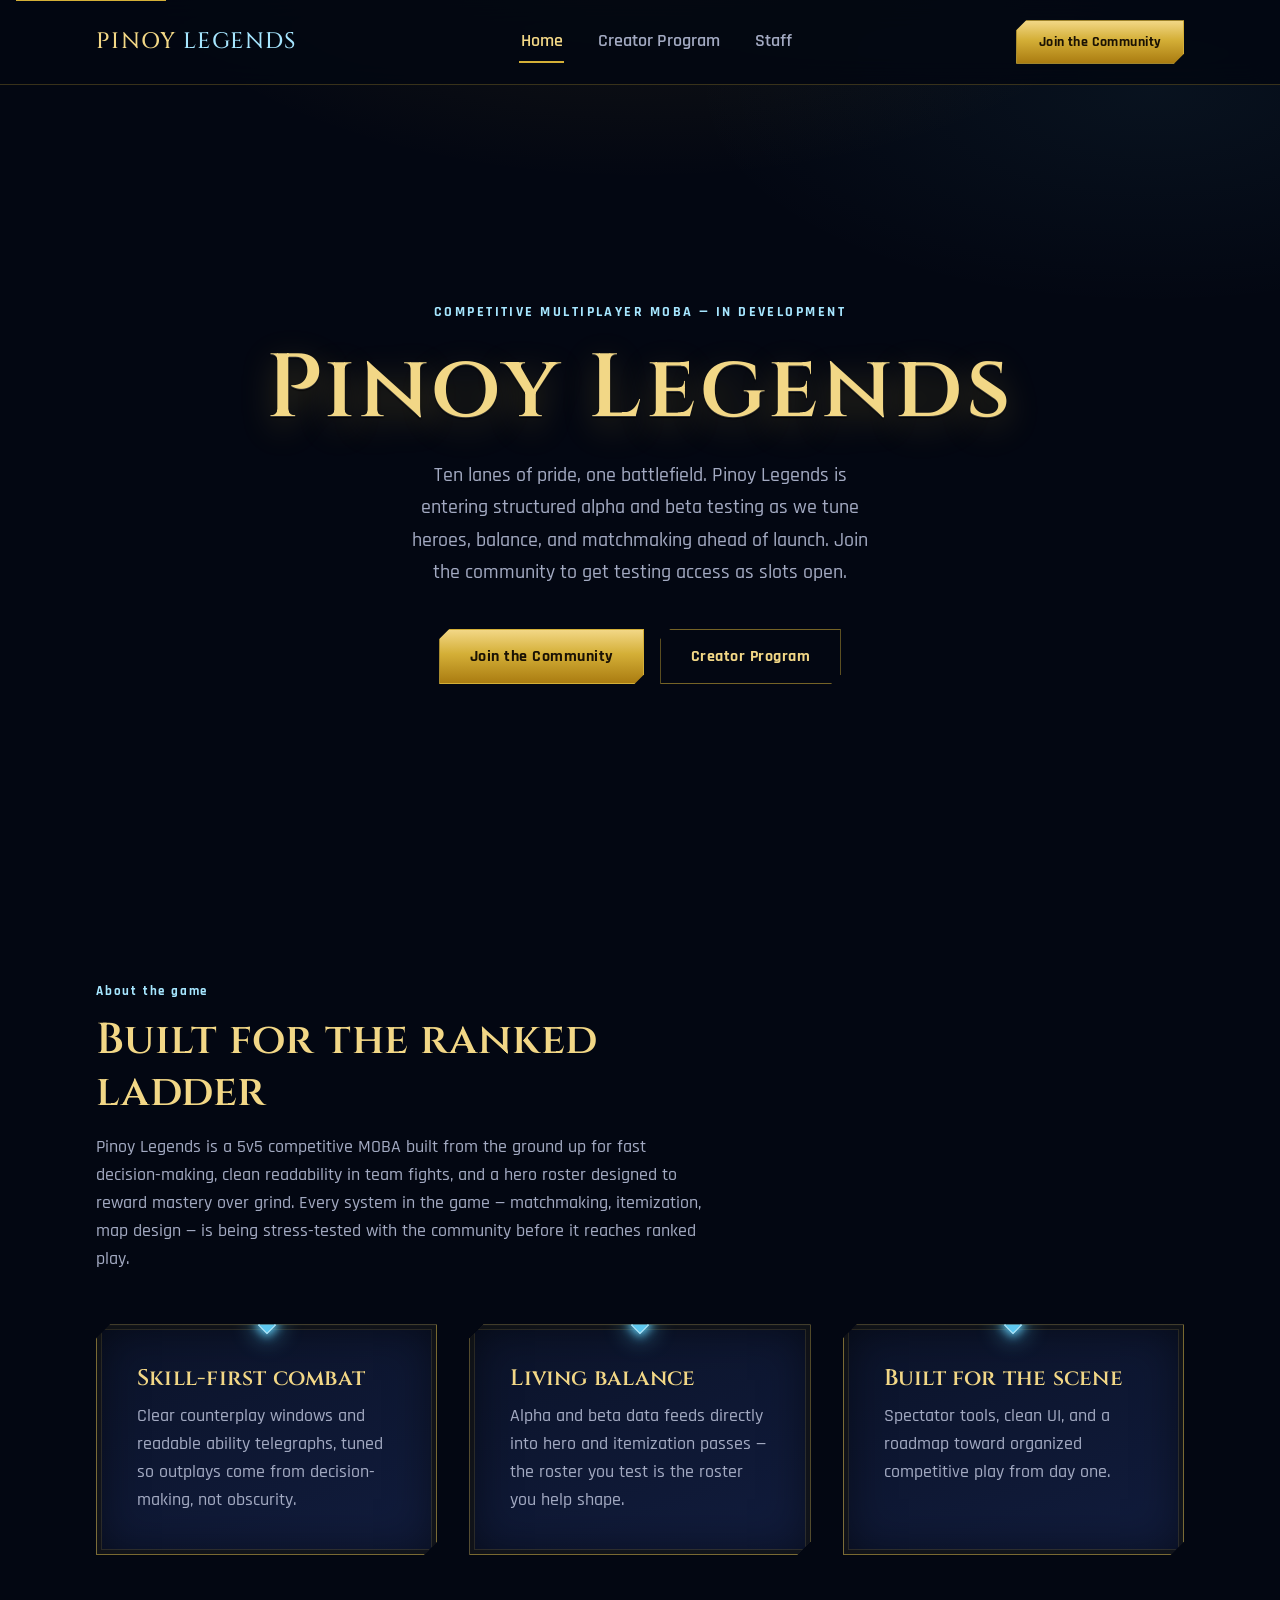
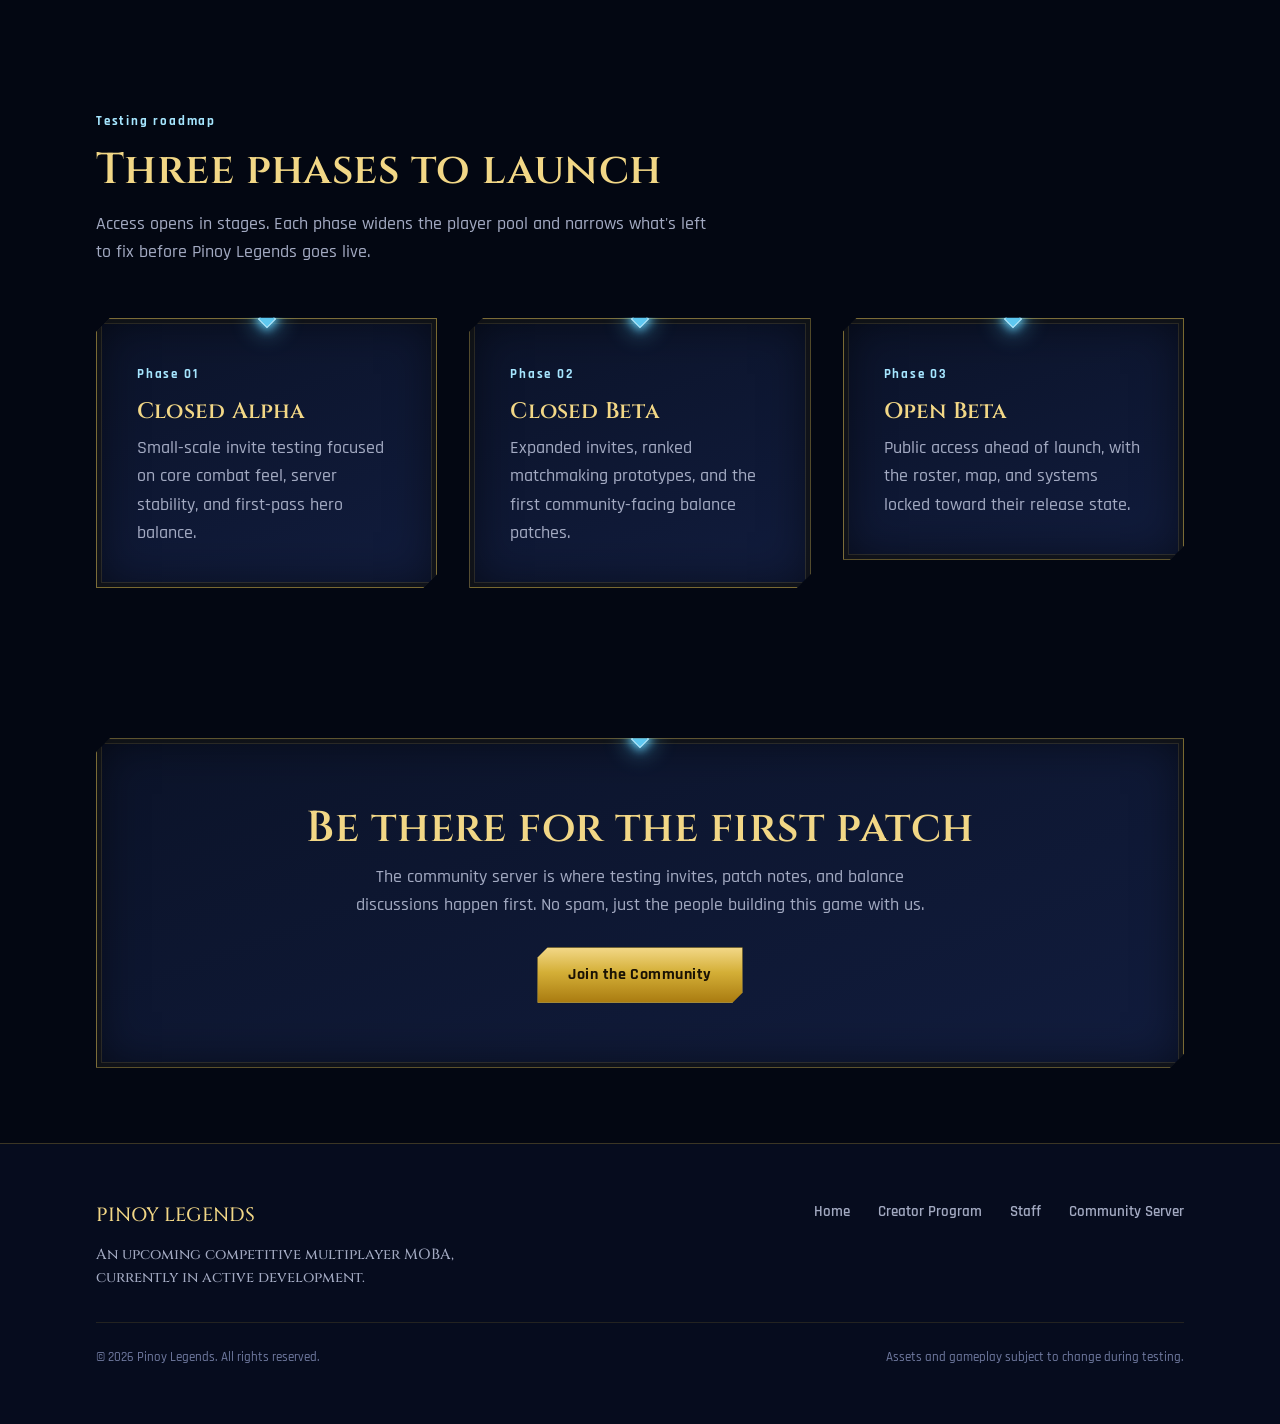
==== index.html @ c5a4b096 "Update index.html" ====
<!DOCTYPE html>
<html lang="en">
<head>
  <meta charset="UTF-8" />
  <meta name="viewport" content="width=device-width, initial-scale=1, viewport-fit=cover" />
  <title>Pinoy Legends — A Competitive MOBA</title>
  <meta name="description" content="Pinoy Legends is an upcoming competitive multiplayer MOBA. Join the community and get ready for closed alpha and beta testing." />
  <meta name="theme-color" content="#030712" />
  <link rel="preconnect" href="https://fonts.googleapis.com" />
  <link rel="preconnect" href="https://fonts.gstatic.com" crossorigin />
  <link href="https://fonts.googleapis.com/css2?family=Cinzel:wght@500;600;700&family=Rajdhani:wght@500;600;700&display=swap" rel="stylesheet" />
  <link rel="stylesheet" href="style.css" />
</head>
<body>
  <a class="skip-link" href="#main">Skip to content</a>

  <header class="site-header">
    <div class="container navbar">
      <a class="nav-brand" href="index.html">PINOY <em>LEGENDS</em></a>

      <input type="checkbox" id="nav-toggle" class="nav-toggle-input" />

      <ul class="nav-links">
        <li><a href="index.html" aria-current="page">Home</a></li>
        <li><a href="influencer.html">Creator Program</a></li>
        <li><a href="staff.html">Staff</a></li>
      </ul>

      <div class="nav-actions">
        <!-- Replace href with the live server hub / Discord invite link -->
        <a class="btn btn--nav" href="https://discord.gg/RmquFMTg4E" target="_blank" rel="noopener">Join the Community</a>
        <label class="nav-toggle-label" for="nav-toggle" aria-label="Toggle navigation menu">
          <span></span><span></span><span></span>
        </label>
      </div>
    </div>
  </header>

  <main id="main">
    <section class="hero container">
      <p class="hero-kicker">COMPETITIVE MULTIPLAYER MOBA — IN DEVELOPMENT</p>
      <h1 class="hero-title">Pinoy Legends</h1>
      <p class="hero-subtitle">
        Ten lanes of pride, one battlefield. Pinoy Legends is entering structured
        alpha and beta testing as we tune heroes, balance, and matchmaking ahead
        of launch. Join the community to get testing access as slots open.
      </p>
      <div class="hero-actions">
        <!-- Replace href with the live server hub / Discord invite link -->
        <a class="btn" href="https://discord.gg/RmquFMTg4E" target="_blank" rel="noopener">Join the Community</a>
        <a class="btn btn--ghost" href="influencer.html">Creator Program</a>
      </div>
    </section>

    <section class="section container">
      <div class="section-head">
        <p class="eyebrow">About the game</p>
        <h2 class="section-title">Built for the ranked ladder</h2>
        <p>
          Pinoy Legends is a 5v5 competitive MOBA built from the ground up for
          fast decision-making, clean readability in team fights, and a hero
          roster designed to reward mastery over grind. Every system in the
          game — matchmaking, itemization, map design — is being stress-tested
          with the community before it reaches ranked play.
        </p>
      </div>

      <div class="grid grid--3">
        <article class="game-panel">
          <h3>Skill-first combat</h3>
          <p>Clear counterplay windows and readable ability telegraphs, tuned so outplays come from decision-making, not obscurity.</p>
        </article>
        <article class="game-panel">
          <h3>Living balance</h3>
          <p>Alpha and beta data feeds directly into hero and itemization passes — the roster you test is the roster you help shape.</p>
        </article>
        <article class="game-panel">
          <h3>Built for the scene</h3>
          <p>Spectator tools, clean UI, and a roadmap toward organized competitive play from day one.</p>
        </article>
      </div>
    </section>

    <section class="section container">
      <div class="section-head">
        <p class="eyebrow">Testing roadmap</p>
        <h2 class="section-title">Three phases to launch</h2>
        <p>Access opens in stages. Each phase widens the player pool and narrows what's left to fix before Pinoy Legends goes live.</p>
      </div>

      <div class="grid grid--3 grid--align-top">
        <article class="game-panel">
          <p class="eyebrow">Phase 01</p>
          <h3>Closed Alpha</h3>
          <p>Small-scale invite testing focused on core combat feel, server stability, and first-pass hero balance.</p>
        </article>
        <article class="game-panel">
          <p class="eyebrow">Phase 02</p>
          <h3>Closed Beta</h3>
          <p>Expanded invites, ranked matchmaking prototypes, and the first community-facing balance patches.</p>
        </article>
        <article class="game-panel">
          <p class="eyebrow">Phase 03</p>
          <h3>Open Beta</h3>
          <p>Public access ahead of launch, with the roster, map, and systems locked toward their release state.</p>
        </article>
      </div>
    </section>

    <section class="section container">
      <div class="game-panel" style="text-align:center; padding-block: clamp(2.5rem, 5vw, 4rem);">
        <h2 class="section-title" style="margin-bottom:0.5rem;">Be there for the first patch</h2>
        <p style="margin-inline:auto; margin-bottom:1.75rem;">
          The community server is where testing invites, patch notes, and balance
          discussions happen first. No spam, just the people building this game with us.
        </p>
        <!-- Replace href with the live server hub / Discord invite link -->
        <a class="btn" href="https://discord.gg/RmquFMTg4E" target="_blank" rel="noopener">Join the Community</a>
      </div>
    </section>
  </main>

  <footer class="site-footer">
    <div class="container">
      <div class="footer-grid">
        <div class="footer-brand">
          PINOY LEGENDS
          <p>An upcoming competitive multiplayer MOBA, currently in active development.</p>
        </div>
        <nav class="footer-links" aria-label="Footer">
          <a href="index.html">Home</a>
          <a href="influencer.html">Creator Program</a>
          <a href="staff.html">Staff</a>
          <a href="https://discord.gg/RmquFMTg4E" target="_blank" rel="noopener">Community Server</a>
        </nav>
      </div>
      <div class="footer-bottom">
        <span>&copy; 2026 Pinoy Legends. All rights reserved.</span>
        <span>Assets and gameplay subject to change during testing.</span>
      </div>
    </div>
  </footer>
</body>
</html>
---- style.css ----
/* ==========================================================================
   PINOY LEGENDS — GLOBAL STYLESHEET
   Pure CSS3. No build step, no framework. Mobile-first, fluid throughout.
   ========================================================================== */

/* --------------------------------------------------------------------------
   1. DESIGN TOKENS
   -------------------------------------------------------------------------- */
:root {
  /* Palette */
  --color-bg: #030712;
  --color-bg-raised: #060c1e;
  --color-surface: #0b1329;
  --color-surface-alt: #111c3d;
  --color-gold: #d4af37;
  --color-gold-dark: #aa7c11;
  --color-gold-light: #f2d786;
  --color-jewel: #5ec8f0;
  --color-jewel-light: #a6e6ff;
  --color-text: #eae7dc;
  --color-text-muted: #a3aac2;
  --color-text-dim: #707aa0;
  --color-border: rgba(212, 175, 55, 0.26);
  --color-border-strong: rgba(212, 175, 55, 0.55);
  --color-danger: #d16a5a;

  /* Type */
  --font-display: "Cinzel", "Iowan Old Style", "Times New Roman", serif;
  --font-body: "Rajdhani", "Segoe UI", "Helvetica Neue", Arial, sans-serif;

  /* Layout */
  --container-max: 74rem;
  --nav-height: clamp(4rem, 5vw + 2.5rem, 5.25rem);
  --gutter: clamp(1.25rem, 4vw, 3rem);
  --radius-cut: 14px;

  /* Motion */
  --ease: 220ms cubic-bezier(0.4, 0, 0.2, 1);

  /* Shadow */
  --shadow-panel: 0 24px 60px -20px rgba(0, 0, 0, 0.65);
}

/* --------------------------------------------------------------------------
   2. RESET
   -------------------------------------------------------------------------- */
*,
*::before,
*::after {
  box-sizing: border-box;
}

html {
  -webkit-text-size-adjust: 100%;
  text-size-adjust: 100%;
  scroll-behavior: smooth;
}

html,
body {
  width: 100%;
  overflow-x: hidden;
}

body,
h1,
h2,
h3,
h4,
p,
figure,
blockquote {
  margin: 0;
}

ul,
ol {
  list-style: none;
  margin: 0;
  padding: 0;
}

img,
svg,
video,
picture {
  display: block;
  max-width: 100%;
  height: auto;
}

a {
  color: inherit;
  text-decoration: none;
}

button,
input,
textarea,
select {
  font: inherit;
  color: inherit;
}

button {
  cursor: pointer;
  background: none;
  border: none;
  -webkit-appearance: none;
  appearance: none;
}

table {
  border-collapse: collapse;
  width: 100%;
}

/* --------------------------------------------------------------------------
   3. BASE
   -------------------------------------------------------------------------- */
body {
  background-color: var(--color-bg);
  background-image:
    radial-gradient(ellipse 70% 50% at 50% -10%, rgba(212, 175, 55, 0.10), transparent 60%),
    radial-gradient(ellipse 60% 40% at 90% 10%, rgba(94, 200, 240, 0.06), transparent 60%);
  background-attachment: fixed;
  color: var(--color-text);
  font-family: var(--font-body);
  font-size: clamp(1rem, 0.94rem + 0.3vw, 1.1rem);
  font-weight: 500;
  line-height: 1.6;
  -webkit-font-smoothing: antialiased;
  -moz-osx-font-smoothing: grayscale;
  min-height: 100vh;
  min-height: 100svh;
  display: flex;
  flex-direction: column;
}

main {
  flex: 1 0 auto;
}

h1, h2, h3, h4 {
  font-family: var(--font-display);
  font-weight: 600;
  color: var(--color-gold-light);
  line-height: 1.2;
  letter-spacing: 0.01em;
}

p {
  color: var(--color-text-muted);
  max-width: 68ch;
}

strong {
  color: var(--color-text);
  font-weight: 700;
}

::selection {
  background: var(--color-gold-dark);
  color: #0a0a06;
}

:focus-visible {
  outline: 2px solid var(--color-jewel);
  outline-offset: 3px;
}

/* --------------------------------------------------------------------------
   4. LAYOUT UTILITIES
   -------------------------------------------------------------------------- */
.container {
  width: 100%;
  max-width: var(--container-max);
  margin-inline: auto;
  padding-inline: var(--gutter);
}

.section {
  padding-block: clamp(3.5rem, 4vw + 1.5rem, 6.5rem);
}

.section-head {
  max-width: 42rem;
  margin-bottom: clamp(2rem, 4vw, 3.5rem);
}

.section-head--center {
  margin-inline: auto;
  text-align: center;
}

.eyebrow {
  display: inline-block;
  font-family: var(--font-body);
  font-weight: 700;
  font-size: 0.8rem;
  letter-spacing: 0.14em;
  color: var(--color-jewel-light);
  margin-bottom: 0.85rem;
}

.section-title {
  font-size: clamp(1.75rem, 1.1rem + 2vw, 2.75rem);
  margin-bottom: 0.85rem;
}

.visually-hidden {
  position: absolute;
  width: 1px;
  height: 1px;
  padding: 0;
  margin: -1px;
  overflow: hidden;
  clip: rect(0, 0, 0, 0);
  white-space: nowrap;
  border: 0;
}

.skip-link {
  position: fixed;
  top: -3rem;
  left: 1rem;
  z-index: 100;
  background: var(--color-gold);
  color: #1a1204;
  padding: 0.65rem 1.25rem;
  font-weight: 700;
  transition: top var(--ease);
}

.skip-link:focus {
  top: 1rem;
}

/* --------------------------------------------------------------------------
   5. NAVIGATION
   -------------------------------------------------------------------------- */
.site-header {
  position: sticky;
  top: 0;
  z-index: 60;
  background: rgba(3, 7, 18, 0.88);
  -webkit-backdrop-filter: blur(14px);
  backdrop-filter: blur(14px);
  border-bottom: 1px solid var(--color-border);
}

.navbar {
  display: flex;
  align-items: center;
  justify-content: space-between;
  min-height: var(--nav-height);
  gap: 1rem;
}

.nav-brand {
  display: flex;
  align-items: baseline;
  gap: 0.4rem;
  font-family: var(--font-display);
  font-size: clamp(1.05rem, 0.85rem + 0.7vw, 1.4rem);
  letter-spacing: 0.06em;
  color: var(--color-gold-light);
  white-space: nowrap;
}

.nav-brand em {
  font-style: normal;
  color: var(--color-jewel-light);
}

.nav-actions {
  display: flex;
  align-items: center;
  gap: 0.75rem;
}

.nav-toggle-input {
  display: none;
}

.nav-toggle-label {
  display: flex;
  flex-direction: column;
  justify-content: center;
  gap: 5px;
  width: 2.75rem;
  height: 2.75rem;
  padding: 0.6rem;
  cursor: pointer;
  border: 1px solid var(--color-border);
  -webkit-tap-highlight-color: transparent;
}

.nav-toggle-label span {
  display: block;
  height: 2px;
  background: var(--color-gold-light);
  transition: transform var(--ease), opacity var(--ease);
}

.nav-toggle-input:checked ~ .nav-actions .nav-toggle-label span:nth-child(1) {
  transform: translateY(7px) rotate(45deg);
}
.nav-toggle-input:checked ~ .nav-actions .nav-toggle-label span:nth-child(2) {
  opacity: 0;
}
.nav-toggle-input:checked ~ .nav-actions .nav-toggle-label span:nth-child(3) {
  transform: translateY(-7px) rotate(-45deg);
}

.nav-links {
  position: fixed;
  top: var(--nav-height);
  left: 0;
  right: 0;
  display: flex;
  flex-direction: column;
  gap: 0.25rem;
  background: var(--color-bg-raised);
  border-bottom: 1px solid var(--color-border);
  padding: 0.75rem var(--gutter) 1.5rem;
  transform: translateY(-12px);
  opacity: 0;
  pointer-events: none;
  transition: opacity var(--ease), transform var(--ease);
  max-height: calc(100vh - var(--nav-height));
  overflow-y: auto;
}

.nav-toggle-input:checked ~ .nav-links {
  opacity: 1;
  transform: translateY(0);
  pointer-events: auto;
}

.nav-links a {
  display: block;
  padding: 0.85rem 0.25rem;
  font-weight: 600;
  color: var(--color-text-muted);
  border-bottom: 1px solid rgba(212, 175, 55, 0.12);
  transition: color var(--ease);
}

.nav-links a:hover,
.nav-links a[aria-current="page"] {
  color: var(--color-gold-light);
}

@media (min-width: 900px) {
  .nav-toggle-label {
    display: none;
  }

  .nav-links {
    position: static;
    flex-direction: row;
    align-items: center;
    gap: 2rem;
    background: none;
    border: 0;
    padding: 0;
    transform: none;
    opacity: 1;
    pointer-events: auto;
    max-height: none;
    overflow: visible;
  }

  .nav-links a {
    padding: 0.4rem 0.1rem;
    border-bottom: 2px solid transparent;
  }

  .nav-links a:hover,
  .nav-links a[aria-current="page"] {
    border-bottom-color: var(--color-gold);
  }
}

/* --------------------------------------------------------------------------
   6. BUTTONS
   -------------------------------------------------------------------------- */
.btn {
  display: inline-flex;
  align-items: center;
  justify-content: center;
  gap: 0.5rem;
  min-height: 3rem;
  min-width: 44px;
  padding: 0.85rem 1.85rem;
  font-family: var(--font-body);
  font-weight: 700;
  font-size: clamp(0.92rem, 0.85rem + 0.25vw, 1.02rem);
  letter-spacing: 0.03em;
  border: 1.5px solid var(--color-gold);
  color: #1a1204;
  background: linear-gradient(180deg, var(--color-gold-light) 0%, var(--color-gold) 45%, var(--color-gold-dark) 100%);
  -webkit-clip-path: polygon(10px 0, 100% 0, 100% calc(100% - 10px), calc(100% - 10px) 100%, 0 100%, 0 10px);
  clip-path: polygon(10px 0, 100% 0, 100% calc(100% - 10px), calc(100% - 10px) 100%, 0 100%, 0 10px);
  transition: box-shadow var(--ease), transform var(--ease), filter var(--ease);
  touch-action: manipulation;
  -webkit-tap-highlight-color: transparent;
  white-space: nowrap;
}

.btn:hover,
.btn:focus-visible {
  filter: brightness(1.08);
  box-shadow: 0 0 0 1px var(--color-gold-light), 0 0 28px rgba(212, 175, 55, 0.55);
  transform: translateY(-2px);
}

.btn:active {
  transform: translateY(0);
  filter: brightness(0.96);
}

.btn--nav {
  min-height: 2.6rem;
  padding: 0.6rem 1.35rem;
  font-size: 0.88rem;
}

.btn--ghost {
  background: transparent;
  color: var(--color-gold-light);
  border-color: var(--color-border-strong);
}

.btn--ghost:hover,
.btn--ghost:focus-visible {
  box-shadow: 0 0 0 1px var(--color-jewel), 0 0 20px rgba(94, 200, 240, 0.35);
}

.btn--block {
  width: 100%;
}

/* --------------------------------------------------------------------------
   7. GAME PANEL (double-frame + jewel accent)
   -------------------------------------------------------------------------- */
.game-panel {
  position: relative;
  background: linear-gradient(160deg, var(--color-surface) 0%, var(--color-surface-alt) 100%);
  border: 1px solid var(--color-border-strong);
  padding: clamp(1.5rem, 3vw + 0.5rem, 2.5rem);
  -webkit-clip-path: polygon(0 var(--radius-cut), var(--radius-cut) 0, 100% 0, 100% calc(100% - var(--radius-cut)), calc(100% - var(--radius-cut)) 100%, 0 100%);
  clip-path: polygon(0 var(--radius-cut), var(--radius-cut) 0, 100% 0, 100% calc(100% - var(--radius-cut)), calc(100% - var(--radius-cut)) 100%, 0 100%);
  box-shadow:
    inset 0 0 0 4px rgba(3, 7, 18, 0.65),
    inset 0 0 0 5px rgba(212, 175, 55, 0.16),
    inset 0 1px 0 rgba(255, 255, 255, 0.05),
    inset 0 0 46px rgba(0, 0, 0, 0.55),
    var(--shadow-panel);
}

.game-panel::before {
  content: "";
  position: absolute;
  top: 0;
  left: 50%;
  width: 13px;
  height: 13px;
  background: var(--color-jewel);
  border: 1px solid rgba(255, 255, 255, 0.55);
  box-shadow: 0 0 10px 2px var(--color-jewel), 0 0 22px 6px rgba(94, 200, 240, 0.45);
  transform: translate(-50%, -50%) rotate(45deg);
}

.game-panel h3 {
  font-size: clamp(1.15rem, 1rem + 0.5vw, 1.4rem);
  margin-bottom: 0.6rem;
}

.game-panel p:last-child {
  margin-bottom: 0;
}

.game-panel--flush {
  padding: 0;
  overflow: hidden;
}

/* --------------------------------------------------------------------------
   8. GRIDS
   -------------------------------------------------------------------------- */
.grid {
  display: grid;
  gap: clamp(1.25rem, 2.5vw, 2rem);
  grid-template-columns: 1fr;
}

@media (min-width: 640px) {
  .grid--2 {
    grid-template-columns: repeat(2, 1fr);
  }
}

@media (min-width: 700px) {
  .grid--3 {
    grid-template-columns: repeat(2, 1fr);
  }
}

@media (min-width: 980px) {
  .grid--3 {
    grid-template-columns: repeat(3, 1fr);
  }
}

.grid--align-top {
  align-items: start;
}

/* --------------------------------------------------------------------------
   9. BADGES
   -------------------------------------------------------------------------- */
.badge {
  display: inline-flex;
  align-items: center;
  gap: 0.4rem;
  padding: 0.35rem 0.9rem;
  font-weight: 700;
  font-size: 0.78rem;
  letter-spacing: 0.05em;
  border: 1px solid;
  -webkit-clip-path: polygon(7px 0, 100% 0, 100% calc(100% - 7px), calc(100% - 7px) 100%, 0 100%, 0 7px);
  clip-path: polygon(7px 0, 100% 0, 100% calc(100% - 7px), calc(100% - 7px) 100%, 0 100%, 0 7px);
}

.badge--blue {
  color: var(--color-jewel-light);
  border-color: rgba(94, 200, 240, 0.55);
  background: rgba(94, 200, 240, 0.08);
}

.badge--gold {
  color: var(--color-gold-light);
  border-color: var(--color-border-strong);
  background: rgba(212, 175, 55, 0.08);
}

.badge-dot {
  width: 6px;
  height: 6px;
  border-radius: 50%;
  background: currentColor;
  flex-shrink: 0;
}

/* --------------------------------------------------------------------------
   10. HERO (index.html)
   -------------------------------------------------------------------------- */
.hero {
  position: relative;
  display: flex;
  flex-direction: column;
  align-items: center;
  justify-content: center;
  text-align: center;
  min-height: calc(100svh - var(--nav-height));
  padding-block: clamp(3rem, 8vw, 5rem);
  overflow: hidden;
}

.hero-kicker {
  font-size: 0.85rem;
  font-weight: 700;
  letter-spacing: 0.18em;
  color: var(--color-jewel-light);
  margin-bottom: 1.25rem;
}

.hero-title {
  font-size: clamp(2.6rem, 3.2rem + 3vw, 6.75rem);
  letter-spacing: 0.04em;
  line-height: 1.02;
  text-shadow:
    0 1px 0 rgba(255, 255, 255, 0.18),
    0 2px 1px rgba(0, 0, 0, 0.7),
    0 10px 34px rgba(212, 175, 55, 0.3);
  max-width: 20ch;
}

.hero-subtitle {
  max-width: 46ch;
  font-size: clamp(1.05rem, 0.95rem + 0.4vw, 1.3rem);
  color: var(--color-text-muted);
  margin-block: 1.5rem 2.5rem;
}

.hero-actions {
  display: flex;
  flex-wrap: wrap;
  align-items: center;
  justify-content: center;
  gap: 1rem;
}

/* --------------------------------------------------------------------------
   11. PAGE HEADER (interior pages)
   -------------------------------------------------------------------------- */
.page-header {
  padding-block: clamp(3rem, 6vw, 5rem) clamp(1.5rem, 3vw, 2rem);
  border-bottom: 1px solid var(--color-border);
}

.page-header h1 {
  font-size: clamp(2.1rem, 1.5rem + 2.4vw, 3.5rem);
}

.page-header p {
  margin-top: 1rem;
  max-width: 58ch;
  font-size: clamp(1rem, 0.95rem + 0.2vw, 1.15rem);
}

/* --------------------------------------------------------------------------
   12. TABLES / LISTS (used by influencer requirements)
   -------------------------------------------------------------------------- */
.rule-list {
  display: grid;
  gap: 0.9rem;
}

.rule-list li {
  display: flex;
  gap: 0.85rem;
  align-items: flex-start;
  padding: 0.9rem 1rem;
  background: rgba(212, 175, 55, 0.05);
  border-left: 2px solid var(--color-gold-dark);
}

.rule-list li strong {
  color: var(--color-gold-light);
}

.rule-icon {
  flex-shrink: 0;
  width: 1.4rem;
  height: 1.4rem;
  margin-top: 0.1rem;
  color: var(--color-jewel-light);
}

/* --------------------------------------------------------------------------
   13. STAFF CARDS
   -------------------------------------------------------------------------- */
.staff-card {
  display: flex;
  flex-direction: column;
  align-items: flex-start;
  gap: 0.75rem;
  text-align: left;
}

.staff-avatar {
  width: 3.5rem;
  height: 3.5rem;
  display: flex;
  align-items: center;
  justify-content: center;
  font-family: var(--font-display);
  font-size: 1.35rem;
  color: var(--color-bg);
  background: linear-gradient(160deg, var(--color-gold-light), var(--color-gold-dark));
  -webkit-clip-path: polygon(8px 0, 100% 0, 100% calc(100% - 8px), calc(100% - 8px) 100%, 0 100%, 0 8px);
  clip-path: polygon(8px 0, 100% 0, 100% calc(100% - 8px), calc(100% - 8px) 100%, 0 100%, 0 8px);
  margin-bottom: 0.25rem;
}

.staff-name {
  font-size: 1.25rem;
  margin: 0;
}

.staff-role {
  color: var(--color-text-muted);
  font-weight: 600;
  font-size: 0.95rem;
}

/* --------------------------------------------------------------------------
   14. FOOTER
   -------------------------------------------------------------------------- */
.site-footer {
  border-top: 1px solid var(--color-border);
  background: var(--color-bg-raised);
  padding-block: clamp(2.5rem, 5vw, 3.5rem);
}

.footer-grid {
  display: flex;
  flex-wrap: wrap;
  gap: 2rem;
  justify-content: space-between;
  margin-bottom: 2rem;
}

.footer-brand {
  font-family: var(--font-display);
  font-size: 1.2rem;
  color: var(--color-gold-light);
  max-width: 26rem;
}

.footer-brand p {
  margin-top: 0.75rem;
  font-size: 0.92rem;
}

.footer-links {
  display: flex;
  flex-wrap: wrap;
  gap: 0.5rem 1.75rem;
}

.footer-links a {
  font-size: 0.92rem;
  color: var(--color-text-muted);
  font-weight: 600;
  transition: color var(--ease);
}

.footer-links a:hover {
  color: var(--color-gold-light);
}

.footer-bottom {
  padding-top: 1.5rem;
  border-top: 1px solid rgba(212, 175, 55, 0.14);
  display: flex;
  flex-wrap: wrap;
  gap: 0.75rem 1.5rem;
  justify-content: space-between;
  font-size: 0.82rem;
  color: var(--color-text-dim);
}

/* --------------------------------------------------------------------------
   15. TIER RIBBON (influencer.html)
   -------------------------------------------------------------------------- */
.tier-ribbon {
  position: absolute;
  top: 1.1rem;
  right: -0.4rem;
  background: var(--color-jewel);
  color: #04202c;
  font-size: 0.72rem;
  font-weight: 700;
  letter-spacing: 0.04em;
  padding: 0.3rem 0.9rem 0.3rem 0.75rem;
  -webkit-clip-path: polygon(0 0, 100% 0, 100% 100%, 0 100%, 10px 50%);
  clip-path: polygon(0 0, 100% 0, 100% 100%, 0 100%, 10px 50%);
  box-shadow: 0 4px 14px rgba(94, 200, 240, 0.35);
}

.tier-followers {
  font-family: var(--font-display);
  font-size: clamp(1.6rem, 1.2rem + 1.4vw, 2.1rem);
  color: var(--color-text);
  margin-block: 0.75rem 0.25rem;
}

.tier-followers span {
  font-family: var(--font-body);
  font-size: 0.95rem;
  color: var(--color-text-dim);
  font-weight: 600;
  margin-left: 0.35rem;
}

/* --------------------------------------------------------------------------
   16. ACCESSIBILITY / MOTION
   -------------------------------------------------------------------------- */
@media (prefers-reduced-motion: reduce) {
  *,
  *::before,
  *::after {
    animation-duration: 0.001ms !important;
    animation-iteration-count: 1 !important;
    transition-duration: 0.001ms !important;
    scroll-behavior: auto !important;
  }
}

@media (min-width: 1600px) {
  :root {
    --container-max: 82rem;
  }
}
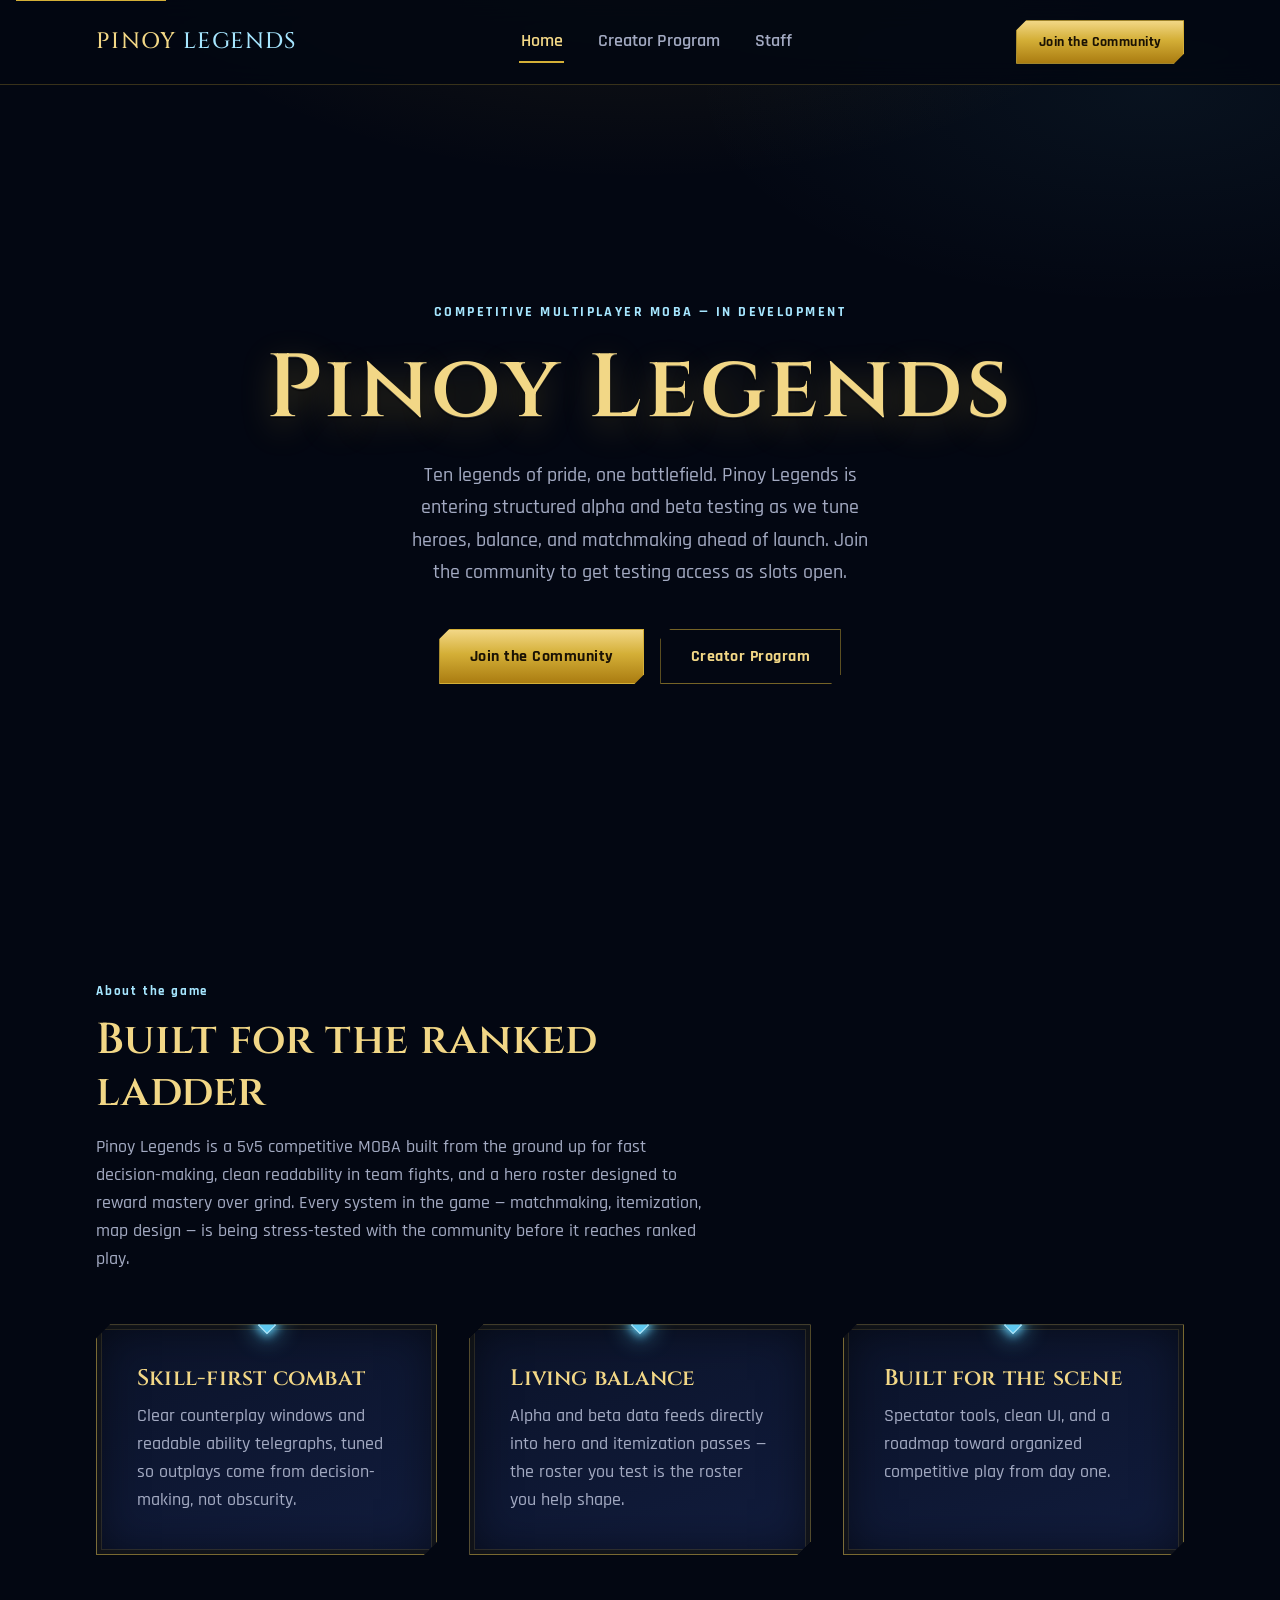
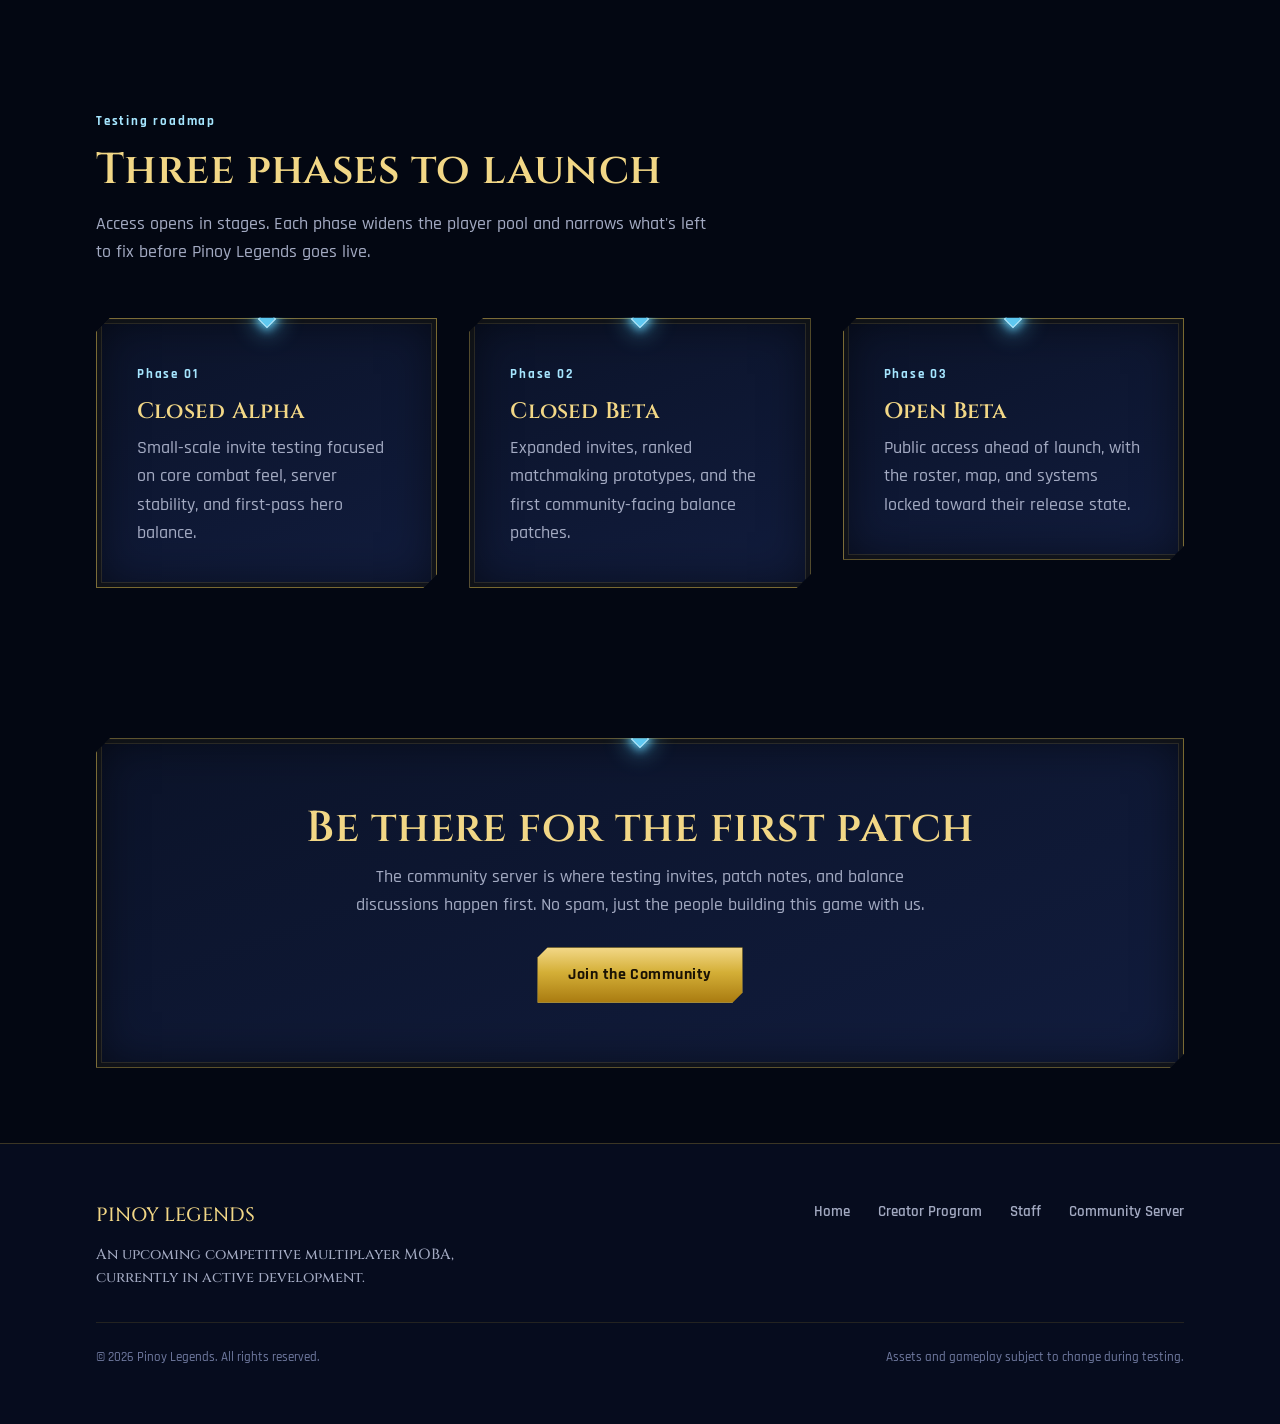
==== commit 3c84774f: "Update index.html" ====
--- a/index.html
+++ b/index.html
@@ -41,7 +41,7 @@
       <p class="hero-kicker">COMPETITIVE MULTIPLAYER MOBA — IN DEVELOPMENT</p>
       <h1 class="hero-title">Pinoy Legends</h1>
       <p class="hero-subtitle">
-        Ten lanes of pride, one battlefield. Pinoy Legends is entering structured
+        Ten legends of pride, one battlefield. Pinoy Legends is entering structured
         alpha and beta testing as we tune heroes, balance, and matchmaking ahead
         of launch. Join the community to get testing access as slots open.
       </p>
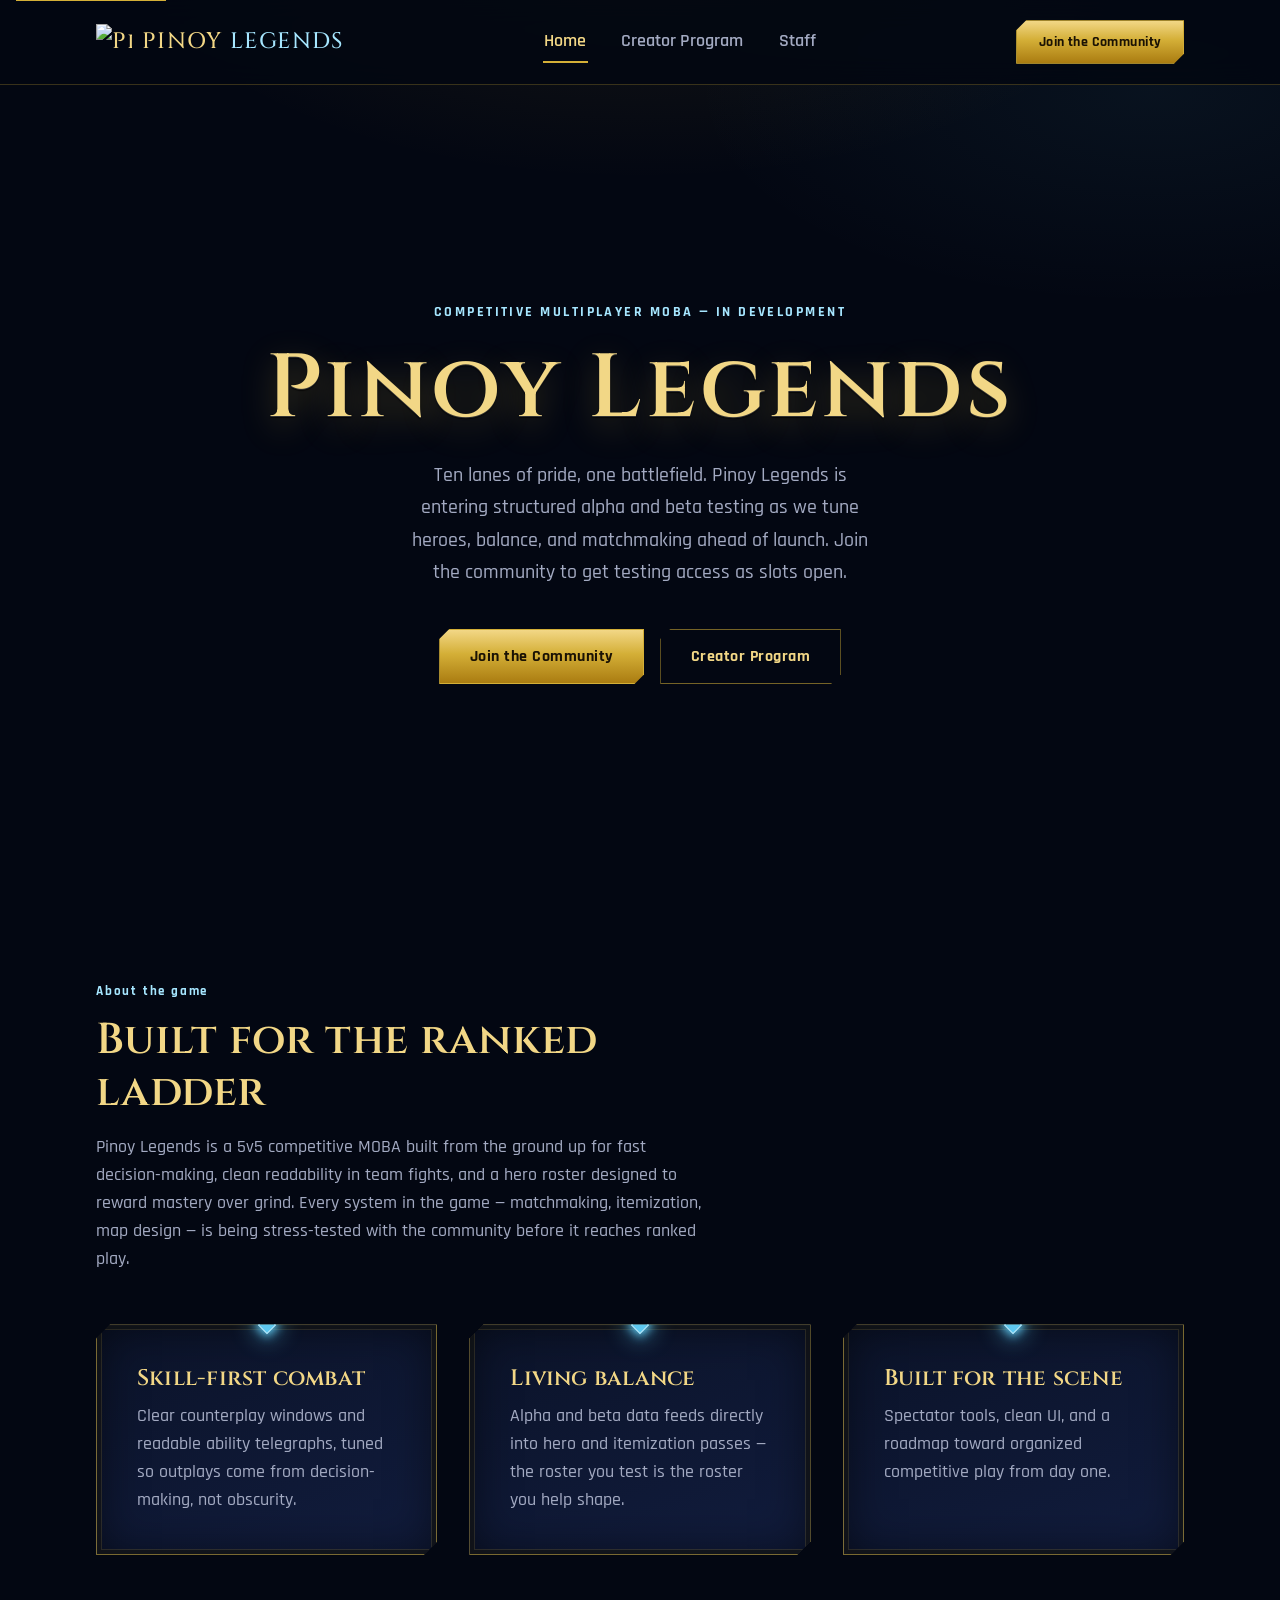
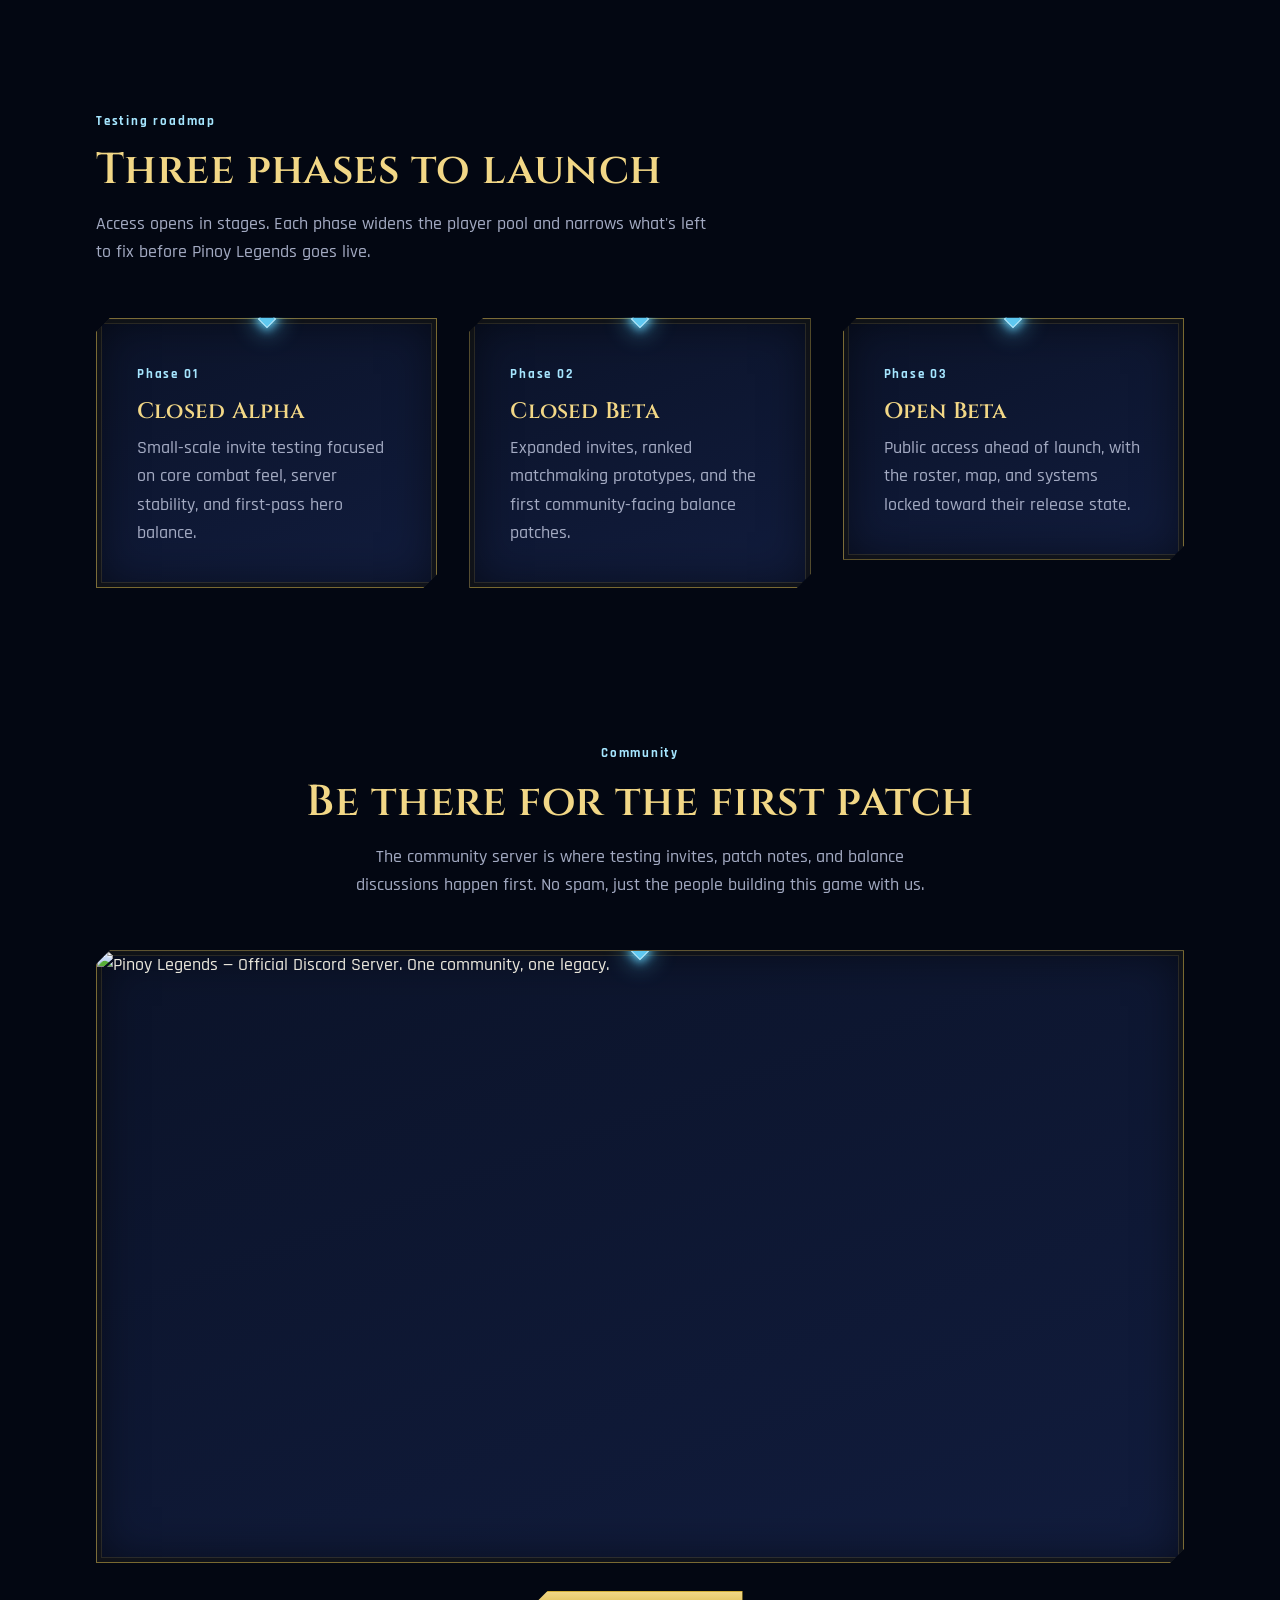
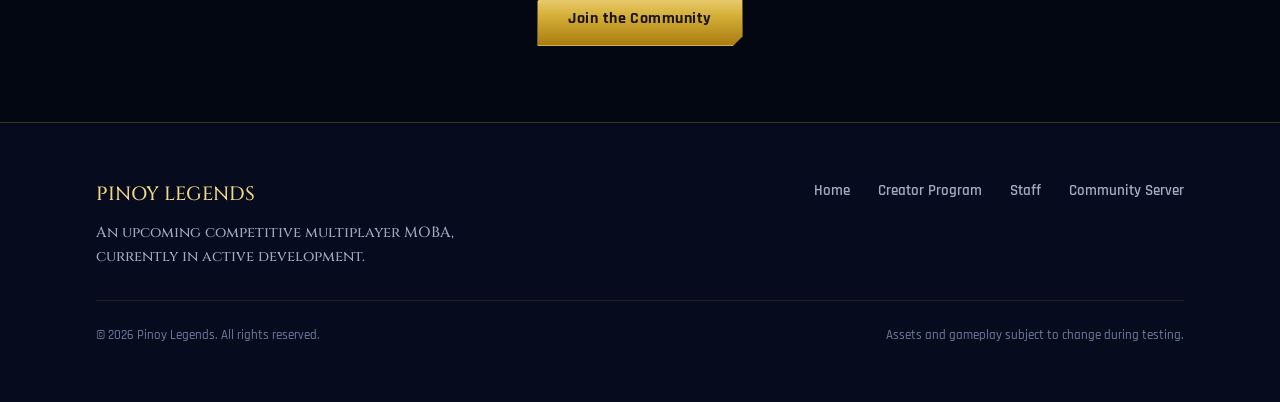
==== commit 66bb4c95: "Add files via upload" ====
--- a/index.html
+++ b/index.html
@@ -6,6 +6,14 @@
   <title>Pinoy Legends — A Competitive MOBA</title>
   <meta name="description" content="Pinoy Legends is an upcoming competitive multiplayer MOBA. Join the community and get ready for closed alpha and beta testing." />
   <meta name="theme-color" content="#030712" />
+  <link rel="icon" type="image/png" href="assets/favicon.png" sizes="48x48" />
+  <link rel="icon" type="image/png" href="assets/favicon-32.png" sizes="32x32" />
+  <link rel="apple-touch-icon" href="assets/apple-touch-icon.png" />
+  <meta property="og:title" content="Pinoy Legends — A Competitive MOBA" />
+  <meta property="og:description" content="An upcoming competitive multiplayer MOBA. Join the community and get ready for closed alpha and beta testing." />
+  <meta property="og:image" content="assets/discord-banner.jpg" />
+  <meta property="og:type" content="website" />
+  <meta name="twitter:card" content="summary_large_image" />
   <link rel="preconnect" href="https://fonts.googleapis.com" />
   <link rel="preconnect" href="https://fonts.gstatic.com" crossorigin />
   <link href="https://fonts.googleapis.com/css2?family=Cinzel:wght@500;600;700&family=Rajdhani:wght@500;600;700&display=swap" rel="stylesheet" />
@@ -16,11 +24,18 @@
 
   <header class="site-header">
     <div class="container navbar">
-      <a class="nav-brand" href="index.html">PINOY <em>LEGENDS</em></a>
+      <a class="nav-brand" href="index.html">
+        <img class="nav-logo" src="assets/logo.png" alt="Pinoy Legends" width="256" height="256" />
+        <span class="nav-brand-text" aria-hidden="true">PINOY <em>LEGENDS</em></span>
+      </a>
 
       <input type="checkbox" id="nav-toggle" class="nav-toggle-input" />
 
       <ul class="nav-links">
+        <li class="nav-links__cta">
+          <!-- Replace href with the live server hub / Discord invite link -->
+          <a class="btn btn--block" href="https://discord.gg/pinoylegends" target="_blank" rel="noopener">Join the Community</a>
+        </li>
         <li><a href="index.html" aria-current="page">Home</a></li>
         <li><a href="influencer.html">Creator Program</a></li>
         <li><a href="staff.html">Staff</a></li>
@@ -28,7 +43,7 @@
 
       <div class="nav-actions">
         <!-- Replace href with the live server hub / Discord invite link -->
-        <a class="btn btn--nav" href="https://discord.gg/RmquFMTg4E" target="_blank" rel="noopener">Join the Community</a>
+        <a class="btn btn--nav" href="https://discord.gg/pinoylegends" target="_blank" rel="noopener">Join the Community</a>
         <label class="nav-toggle-label" for="nav-toggle" aria-label="Toggle navigation menu">
           <span></span><span></span><span></span>
         </label>
@@ -41,13 +56,13 @@
       <p class="hero-kicker">COMPETITIVE MULTIPLAYER MOBA — IN DEVELOPMENT</p>
       <h1 class="hero-title">Pinoy Legends</h1>
       <p class="hero-subtitle">
-        Ten legends of pride, one battlefield. Pinoy Legends is entering structured
+        Ten lanes of pride, one battlefield. Pinoy Legends is entering structured
         alpha and beta testing as we tune heroes, balance, and matchmaking ahead
         of launch. Join the community to get testing access as slots open.
       </p>
       <div class="hero-actions">
         <!-- Replace href with the live server hub / Discord invite link -->
-        <a class="btn" href="https://discord.gg/RmquFMTg4E" target="_blank" rel="noopener">Join the Community</a>
+        <a class="btn" href="https://discord.gg/pinoylegends" target="_blank" rel="noopener">Join the Community</a>
         <a class="btn btn--ghost" href="influencer.html">Creator Program</a>
       </div>
     </section>
@@ -108,14 +123,23 @@
     </section>
 
     <section class="section container">
-      <div class="game-panel" style="text-align:center; padding-block: clamp(2.5rem, 5vw, 4rem);">
-        <h2 class="section-title" style="margin-bottom:0.5rem;">Be there for the first patch</h2>
-        <p style="margin-inline:auto; margin-bottom:1.75rem;">
+      <div class="section-head section-head--center">
+        <p class="eyebrow">Community</p>
+        <h2 class="section-title">Be there for the first patch</h2>
+        <p style="margin-inline:auto;">
           The community server is where testing invites, patch notes, and balance
           discussions happen first. No spam, just the people building this game with us.
         </p>
+      </div>
+
+      <!-- Replace href with the live server hub / Discord invite link -->
+      <a class="community-banner game-panel game-panel--flush" href="https://discord.gg/pinoylegends" target="_blank" rel="noopener" aria-label="Join the official Pinoy Legends Discord server">
+        <img src="assets/discord-banner.jpg" alt="Pinoy Legends — Official Discord Server. One community, one legacy." width="1600" height="900" loading="lazy" />
+      </a>
+
+      <div style="text-align:center; margin-top:1.75rem;">
         <!-- Replace href with the live server hub / Discord invite link -->
-        <a class="btn" href="https://discord.gg/RmquFMTg4E" target="_blank" rel="noopener">Join the Community</a>
+        <a class="btn" href="https://discord.gg/pinoylegends" target="_blank" rel="noopener">Join the Community</a>
       </div>
     </section>
   </main>
@@ -131,7 +155,7 @@
           <a href="index.html">Home</a>
           <a href="influencer.html">Creator Program</a>
           <a href="staff.html">Staff</a>
-          <a href="https://discord.gg/RmquFMTg4E" target="_blank" rel="noopener">Community Server</a>
+          <a href="https://discord.gg/pinoylegends" target="_blank" rel="noopener">Community Server</a>
         </nav>
       </div>
       <div class="footer-bottom">
--- a/style.css
+++ b/style.css
@@ -259,8 +259,8 @@
 
 .nav-brand {
   display: flex;
-  align-items: baseline;
-  gap: 0.4rem;
+  align-items: center;
+  gap: 0.6rem;
   font-family: var(--font-display);
   font-size: clamp(1.05rem, 0.85rem + 0.7vw, 1.4rem);
   letter-spacing: 0.06em;
@@ -268,15 +268,52 @@
   white-space: nowrap;
 }
 
+.nav-logo {
+  width: clamp(2.1rem, 1.8rem + 0.6vw, 2.5rem);
+  height: clamp(2.1rem, 1.8rem + 0.6vw, 2.5rem);
+  flex-shrink: 0;
+}
+
 .nav-brand em {
   font-style: normal;
   color: var(--color-jewel-light);
 }
 
+@media (max-width: 420px) {
+  .nav-brand-text {
+    display: none;
+  }
+}
+
 .nav-actions {
   display: flex;
   align-items: center;
   gap: 0.75rem;
+}
+
+.nav-actions > .btn--nav {
+  display: none;
+}
+
+.nav-links__cta {
+  margin-bottom: 0.5rem;
+  padding-bottom: 0.85rem;
+  border-bottom: 1px solid rgba(212, 175, 55, 0.18);
+}
+
+.nav-links .nav-links__cta a {
+  border-bottom: none;
+  padding: 0;
+}
+
+@media (min-width: 900px) {
+  .nav-actions > .btn--nav {
+    display: inline-flex;
+  }
+
+  .nav-links__cta {
+    display: none;
+  }
 }
 
 .nav-toggle-input {
@@ -778,7 +815,31 @@
 }
 
 /* --------------------------------------------------------------------------
-   16. ACCESSIBILITY / MOTION
+   16. COMMUNITY BANNER (Discord banner, index.html)
+   -------------------------------------------------------------------------- */
+.community-banner {
+  display: block;
+  transition: transform var(--ease), box-shadow var(--ease);
+}
+
+.community-banner img {
+  width: 100%;
+  height: auto;
+}
+
+.community-banner:hover,
+.community-banner:focus-visible {
+  transform: translateY(-3px);
+  box-shadow:
+    inset 0 0 0 4px rgba(3, 7, 18, 0.65),
+    inset 0 0 0 5px rgba(212, 175, 55, 0.16),
+    0 0 0 1px var(--color-gold-light),
+    0 0 34px rgba(212, 175, 55, 0.45),
+    var(--shadow-panel);
+}
+
+/* --------------------------------------------------------------------------
+   17. ACCESSIBILITY / MOTION
    -------------------------------------------------------------------------- */
 @media (prefers-reduced-motion: reduce) {
   *,
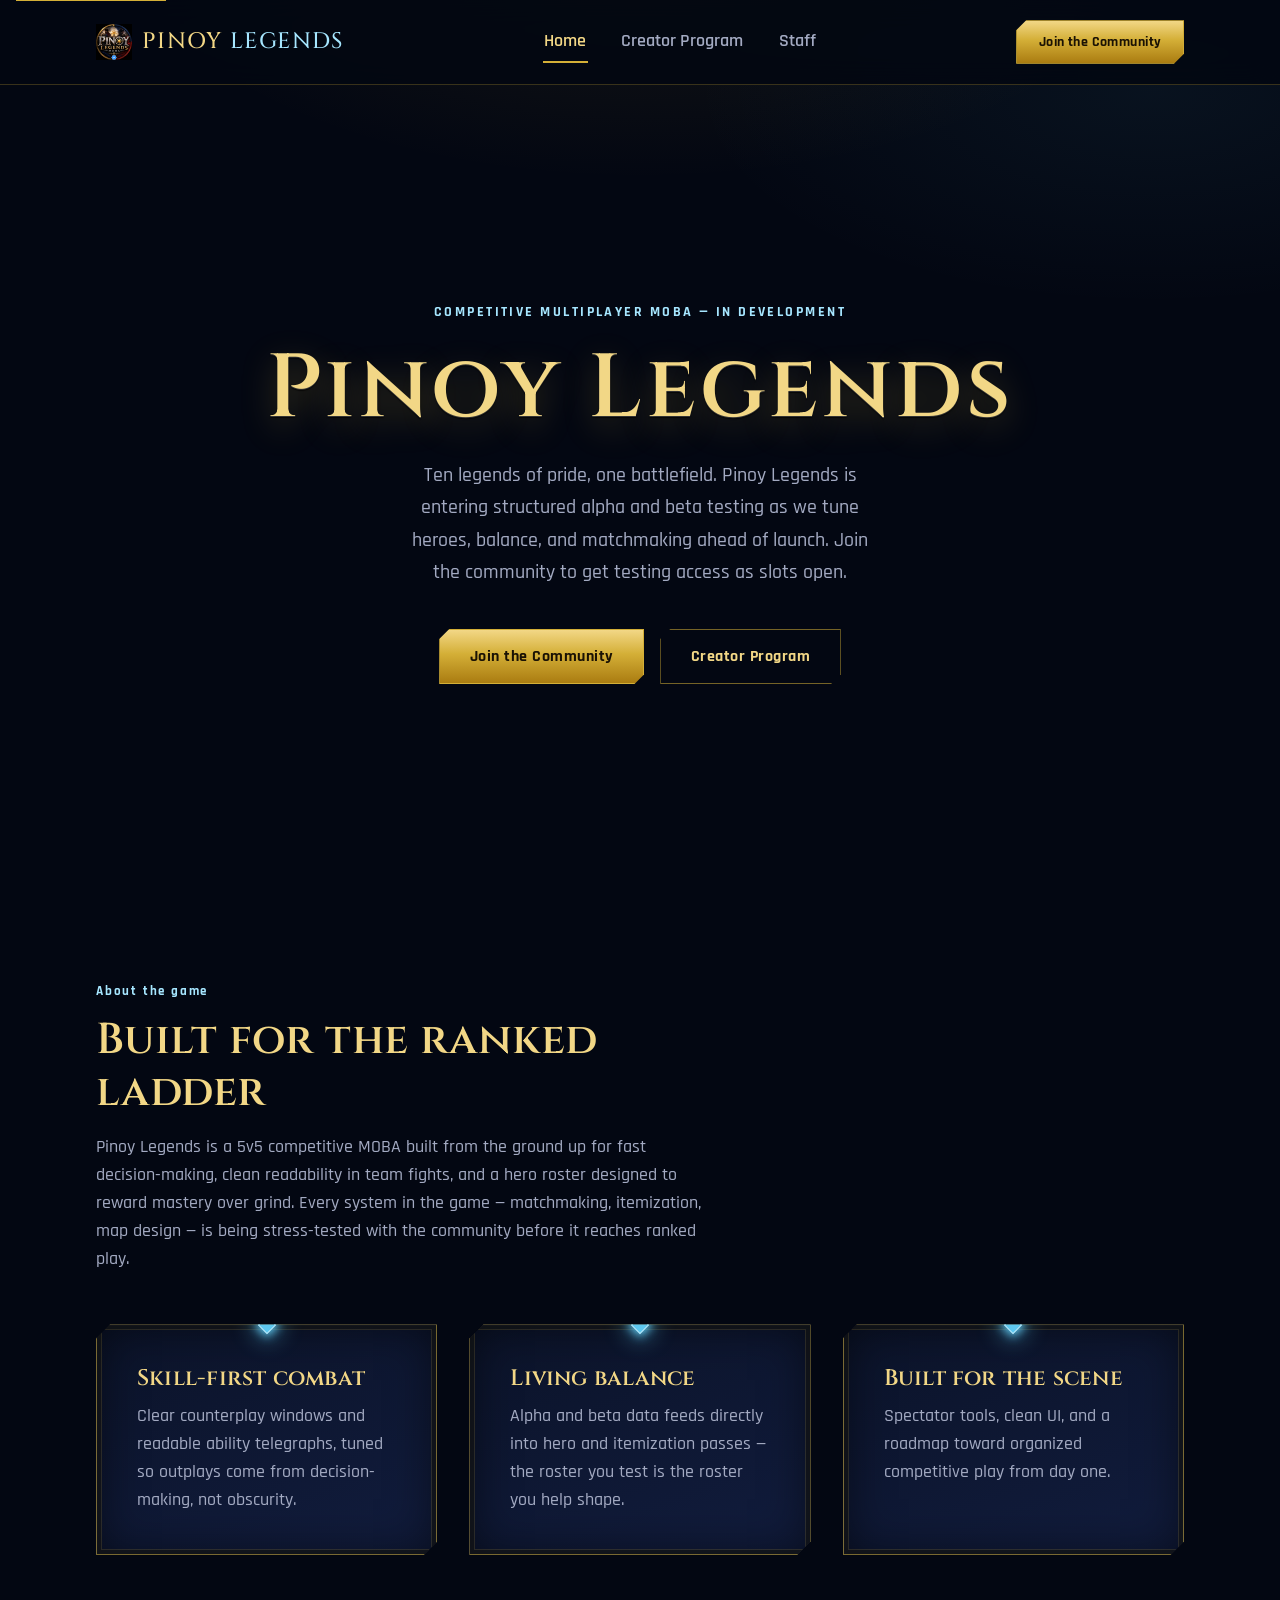
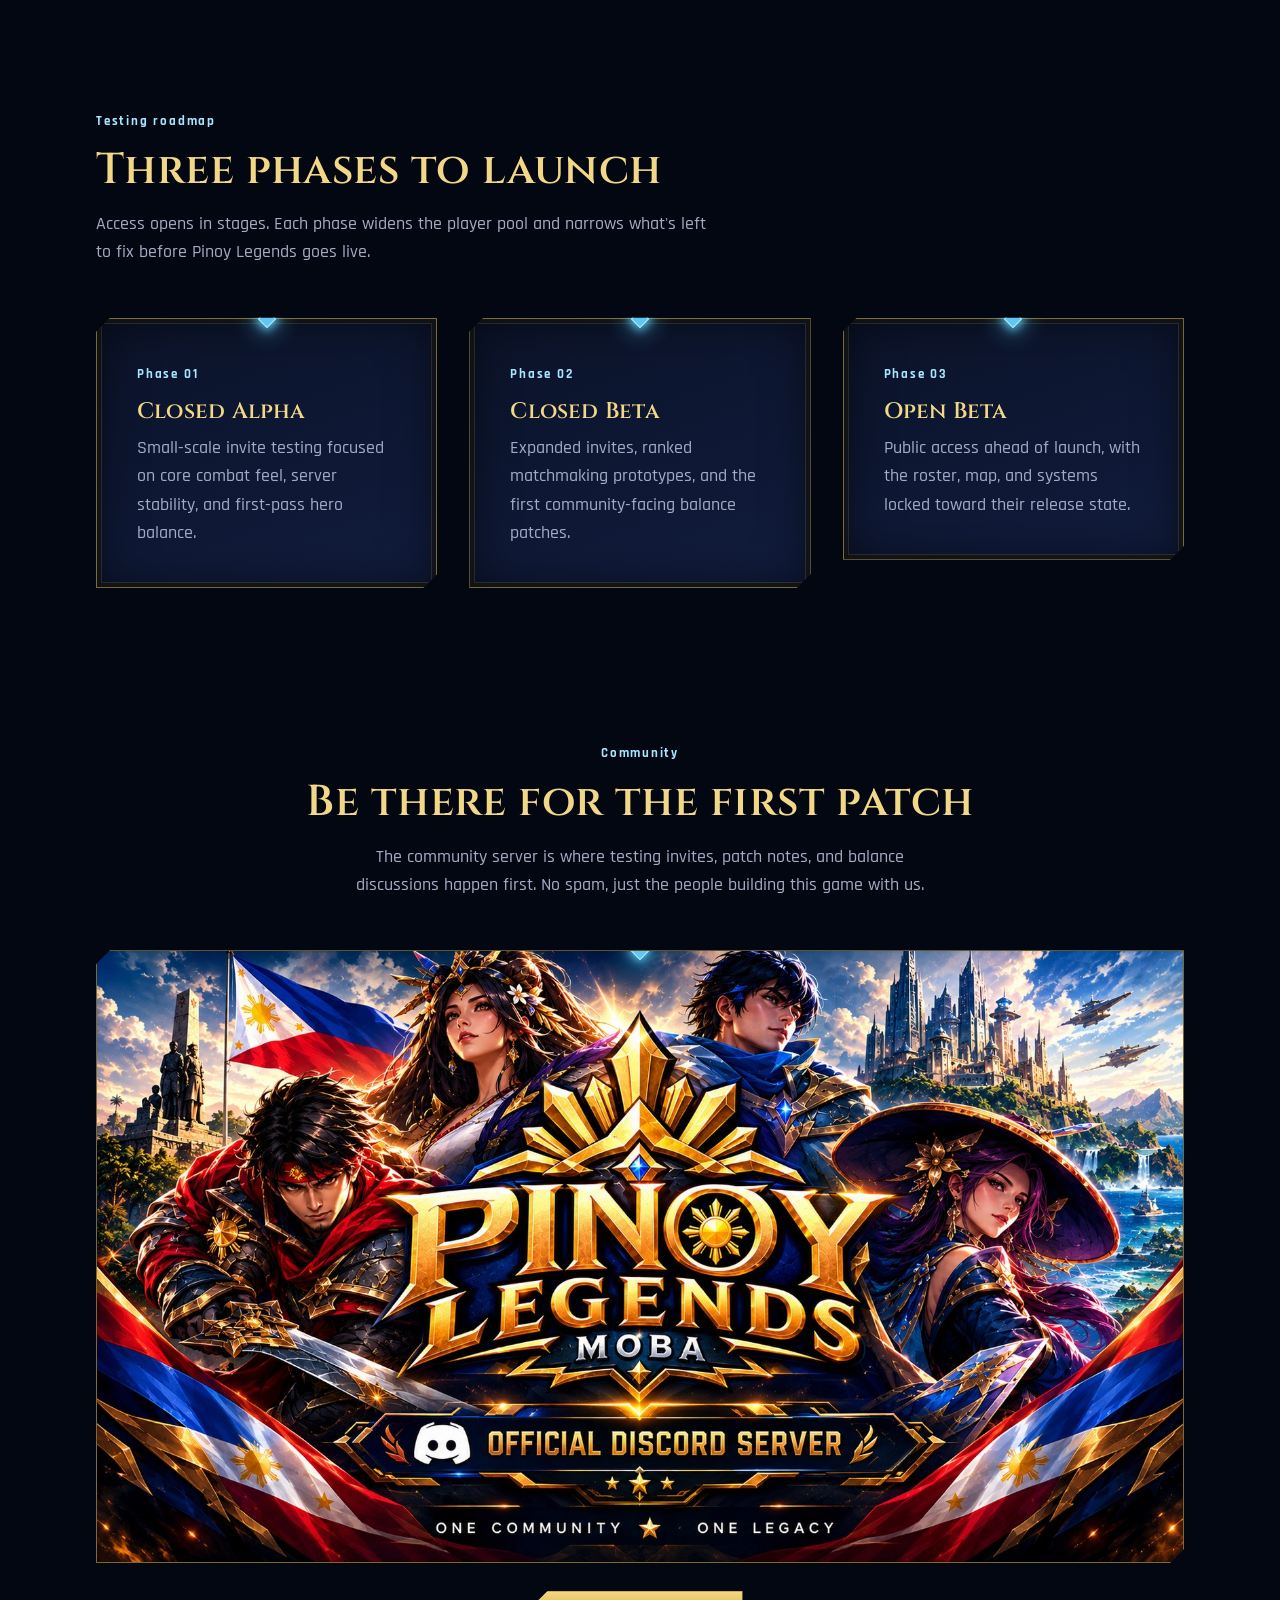
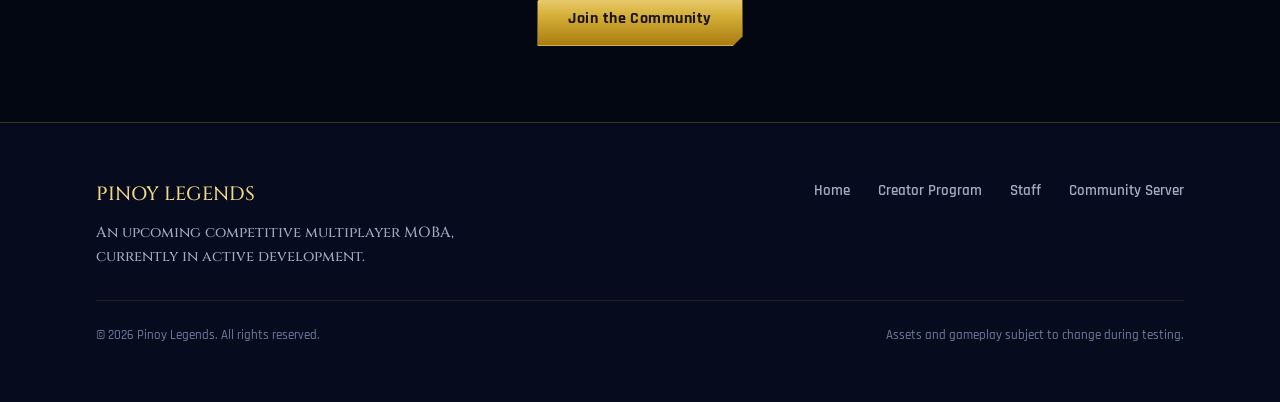
==== commit 4fd68bbd: "Update index.html" ====
--- a/index.html
+++ b/index.html
@@ -25,7 +25,7 @@
   <header class="site-header">
     <div class="container navbar">
       <a class="nav-brand" href="index.html">
-        <img class="nav-logo" src="assets/logo.png" alt="Pinoy Legends" width="256" height="256" />
+        <img class="nav-logo" src="logo.png" alt="Pinoy Legends" width="256" height="256" />
         <span class="nav-brand-text" aria-hidden="true">PINOY <em>LEGENDS</em></span>
       </a>
 
@@ -56,7 +56,7 @@
       <p class="hero-kicker">COMPETITIVE MULTIPLAYER MOBA — IN DEVELOPMENT</p>
       <h1 class="hero-title">Pinoy Legends</h1>
       <p class="hero-subtitle">
-        Ten lanes of pride, one battlefield. Pinoy Legends is entering structured
+        Ten legends of pride, one battlefield. Pinoy Legends is entering structured
         alpha and beta testing as we tune heroes, balance, and matchmaking ahead
         of launch. Join the community to get testing access as slots open.
       </p>
@@ -134,7 +134,7 @@
 
       <!-- Replace href with the live server hub / Discord invite link -->
       <a class="community-banner game-panel game-panel--flush" href="https://discord.gg/pinoylegends" target="_blank" rel="noopener" aria-label="Join the official Pinoy Legends Discord server">
-        <img src="assets/discord-banner.jpg" alt="Pinoy Legends — Official Discord Server. One community, one legacy." width="1600" height="900" loading="lazy" />
+        <img src="discord-banner.jpg" alt="Pinoy Legends — Official Discord Server. One community, one legacy." width="1600" height="900" loading="lazy" />
       </a>
 
       <div style="text-align:center; margin-top:1.75rem;">
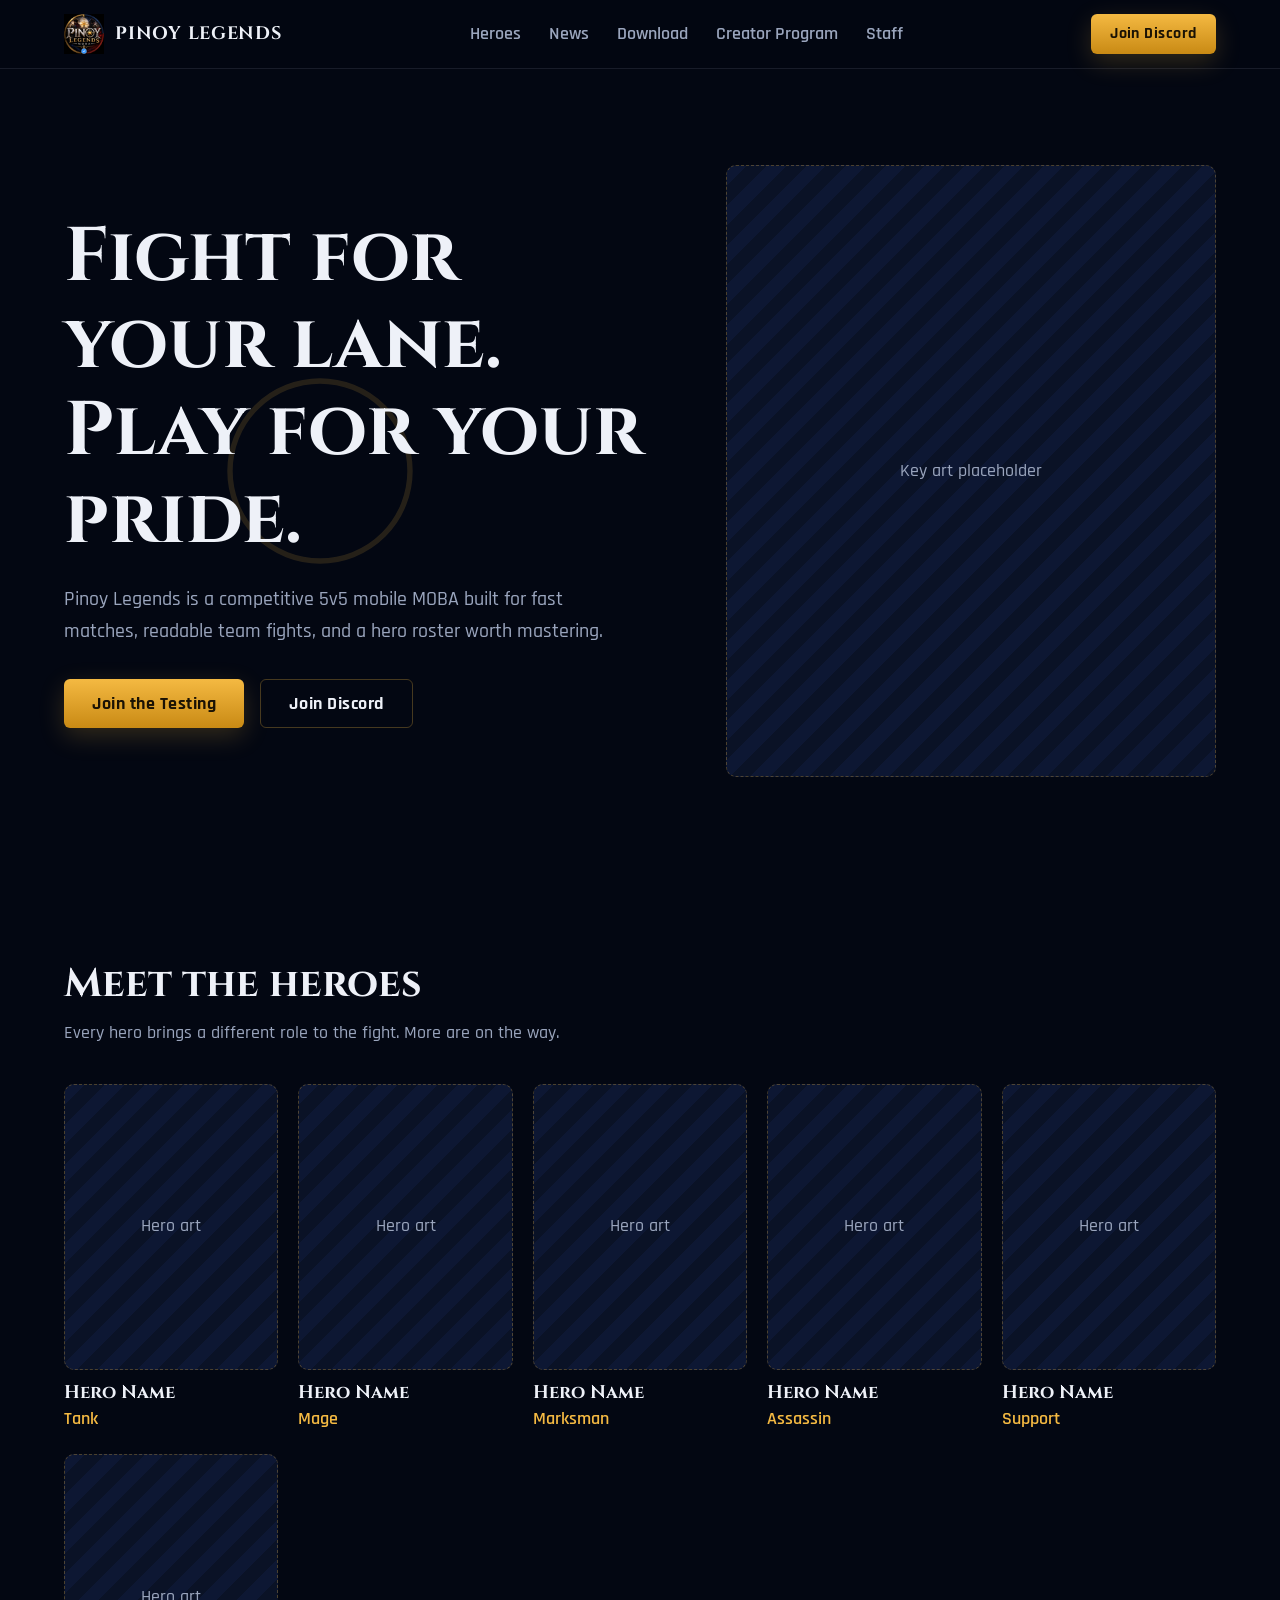
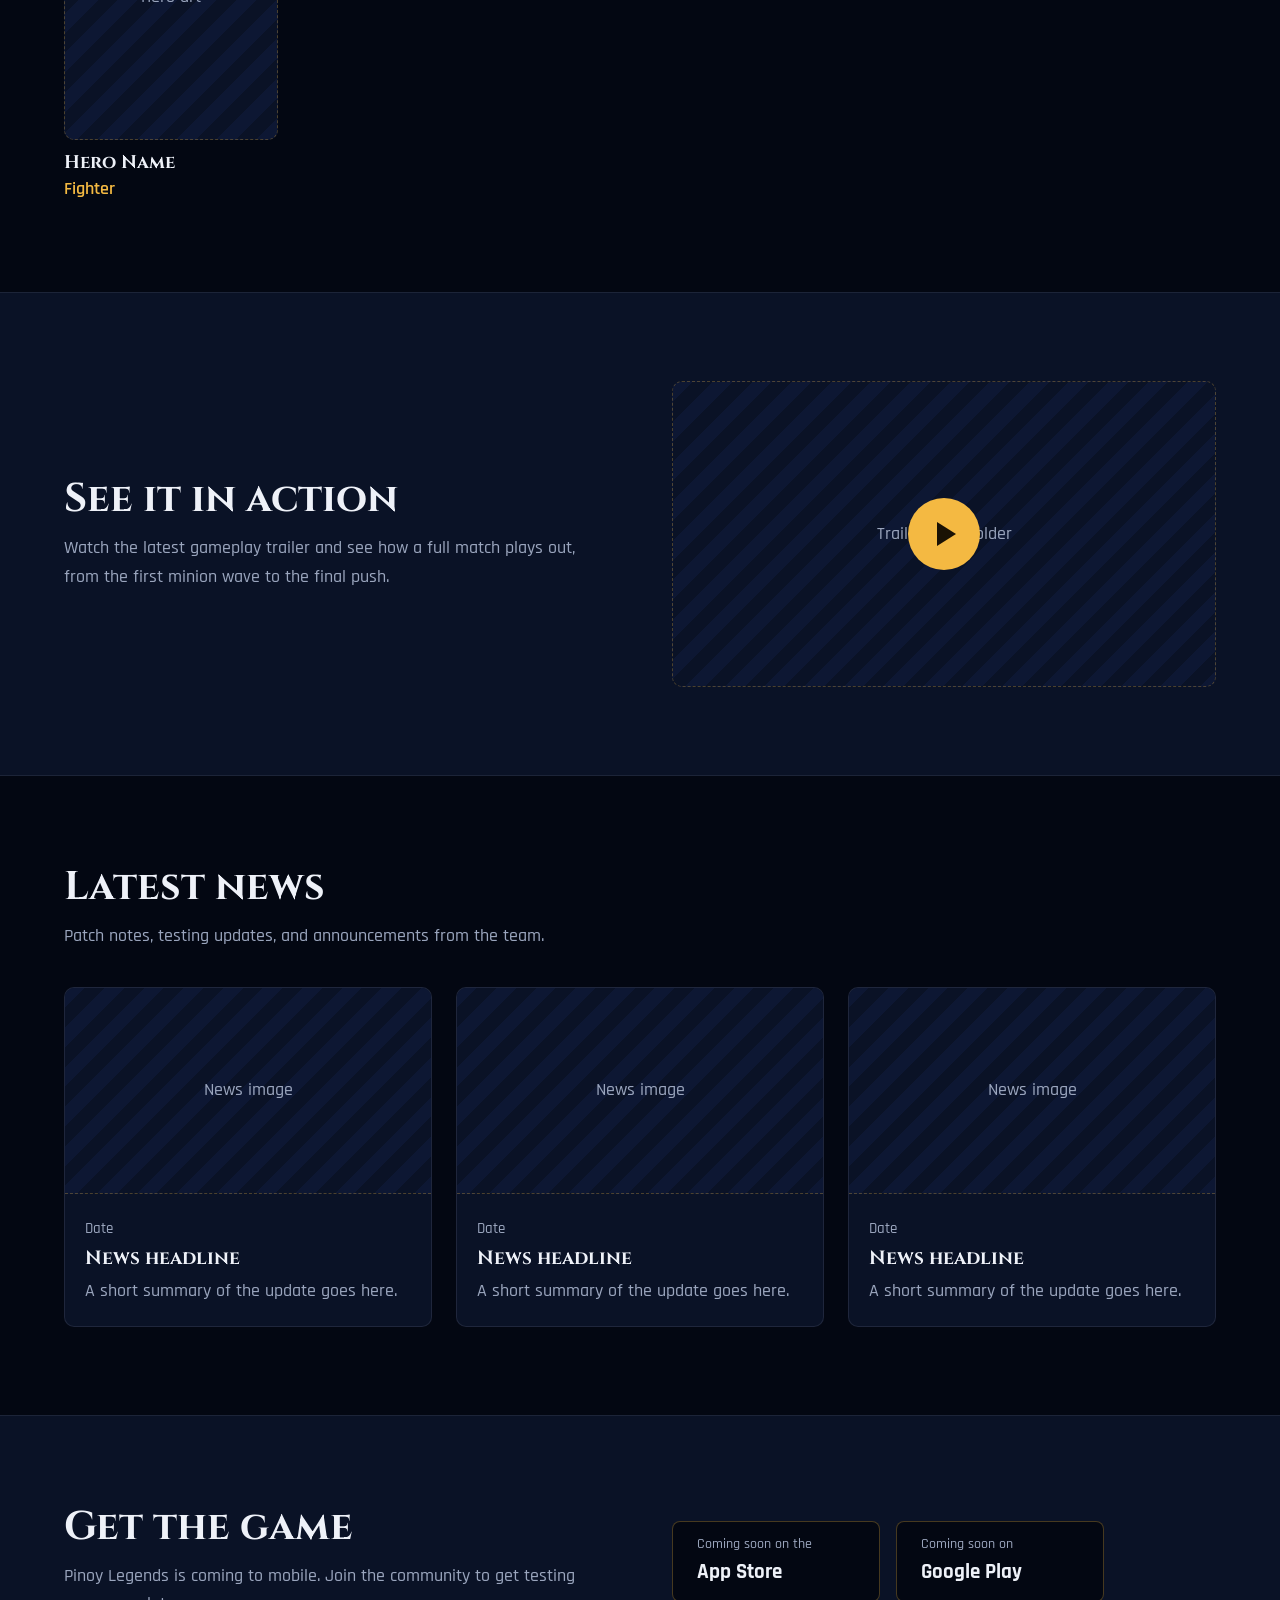
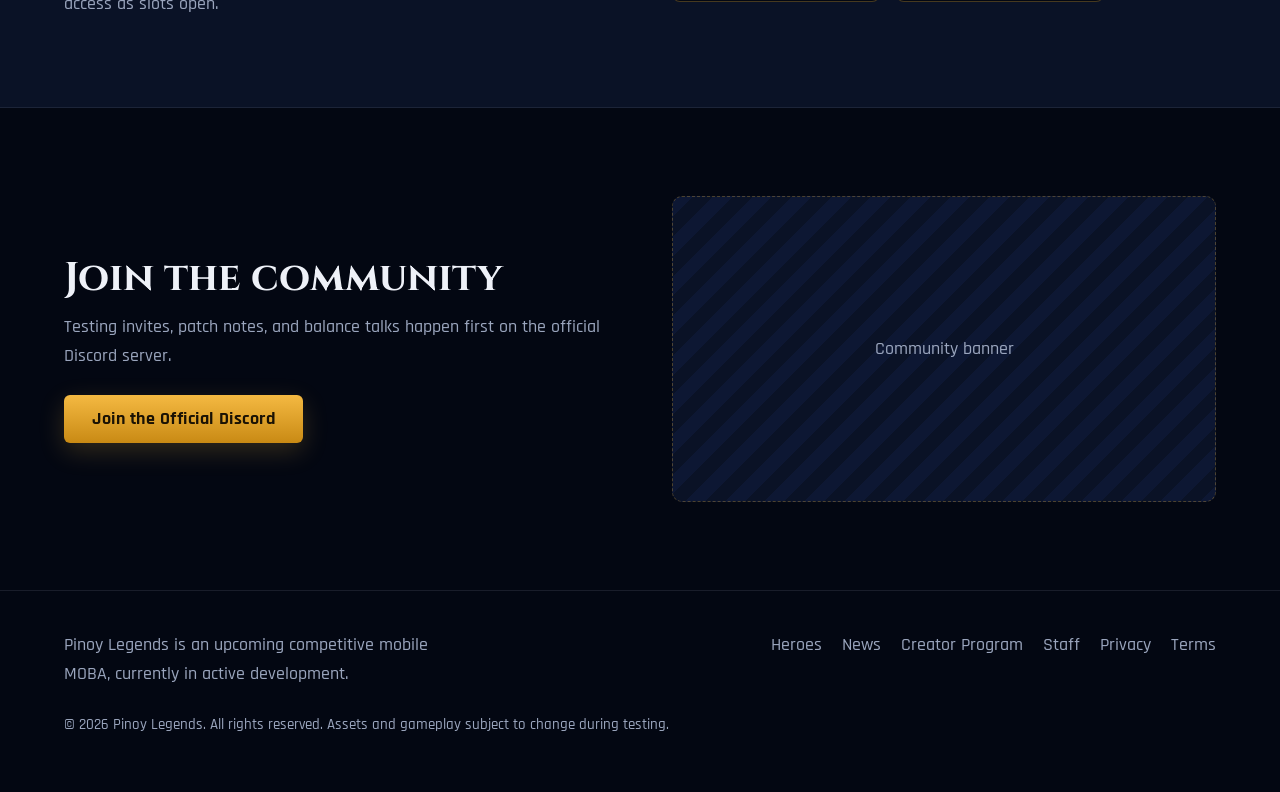
==== commit 98eed914: "Add files via upload" ====
--- a/index.html
+++ b/index.html
@@ -3,17 +3,16 @@
 <head>
   <meta charset="UTF-8" />
   <meta name="viewport" content="width=device-width, initial-scale=1, viewport-fit=cover" />
-  <title>Pinoy Legends — A Competitive MOBA</title>
-  <meta name="description" content="Pinoy Legends is an upcoming competitive multiplayer MOBA. Join the community and get ready for closed alpha and beta testing." />
+  <title>Pinoy Legends — A Competitive Mobile MOBA</title>
+  <meta name="description" content="Pinoy Legends is an upcoming competitive mobile MOBA. Meet the heroes, follow the news, and join the community." />
   <meta name="theme-color" content="#030712" />
   <link rel="icon" type="image/png" href="assets/favicon.png" sizes="48x48" />
   <link rel="icon" type="image/png" href="assets/favicon-32.png" sizes="32x32" />
   <link rel="apple-touch-icon" href="assets/apple-touch-icon.png" />
-  <meta property="og:title" content="Pinoy Legends — A Competitive MOBA" />
-  <meta property="og:description" content="An upcoming competitive multiplayer MOBA. Join the community and get ready for closed alpha and beta testing." />
+  <meta property="og:title" content="Pinoy Legends — A Competitive Mobile MOBA" />
+  <meta property="og:description" content="Meet the heroes, follow the news, and join the community." />
   <meta property="og:image" content="assets/discord-banner.jpg" />
   <meta property="og:type" content="website" />
-  <meta name="twitter:card" content="summary_large_image" />
   <link rel="preconnect" href="https://fonts.googleapis.com" />
   <link rel="preconnect" href="https://fonts.gstatic.com" crossorigin />
   <link href="https://fonts.googleapis.com/css2?family=Cinzel:wght@500;600;700&family=Rajdhani:wght@500;600;700&display=swap" rel="stylesheet" />
@@ -25,121 +24,129 @@
   <header class="site-header">
     <div class="container navbar">
       <a class="nav-brand" href="index.html">
-        <img class="nav-logo" src="logo.png" alt="Pinoy Legends" width="256" height="256" />
-        <span class="nav-brand-text" aria-hidden="true">PINOY <em>LEGENDS</em></span>
+        <img class="nav-logo" src="assets/logo.png" alt="" width="40" height="40" onerror="this.style.display='none'" />
+        <span>PINOY LEGENDS</span>
       </a>
-
       <input type="checkbox" id="nav-toggle" class="nav-toggle-input" />
-
       <ul class="nav-links">
-        <li class="nav-links__cta">
-          <!-- Replace href with the live server hub / Discord invite link -->
-          <a class="btn btn--block" href="https://discord.gg/pinoylegends" target="_blank" rel="noopener">Join the Community</a>
-        </li>
-        <li><a href="index.html" aria-current="page">Home</a></li>
-        <li><a href="influencer.html">Creator Program</a></li>
-        <li><a href="staff.html">Staff</a></li>
+        <li><a href="#heroes">Heroes</a></li>
+        <li><a href="#news">News</a></li>
+        <li><a href="#download">Download</a></li>
+        <li><a href="subdomains/influencer.html">Creator Program</a></li>
+        <li><a href="subdomains/staff.html">Staff</a></li>
+        <li class="nav-cta"><a class="btn" href="https://discord.gg/YOUR-INVITE-CODE" target="_blank" rel="noopener">Join Discord</a></li>
       </ul>
-
       <div class="nav-actions">
-        <!-- Replace href with the live server hub / Discord invite link -->
-        <a class="btn btn--nav" href="https://discord.gg/pinoylegends" target="_blank" rel="noopener">Join the Community</a>
-        <label class="nav-toggle-label" for="nav-toggle" aria-label="Toggle navigation menu">
-          <span></span><span></span><span></span>
-        </label>
+        <!-- TODO: replace with the real Discord invite link -->
+        <a class="btn btn--nav" href="https://discord.gg/YOUR-INVITE-CODE" target="_blank" rel="noopener">Join Discord</a>
+        <label class="nav-toggle-label" for="nav-toggle" aria-label="Toggle navigation menu"><span></span><span></span><span></span></label>
       </div>
     </div>
   </header>
 
   <main id="main">
-    <section class="hero container">
-      <p class="hero-kicker">COMPETITIVE MULTIPLAYER MOBA — IN DEVELOPMENT</p>
-      <h1 class="hero-title">Pinoy Legends</h1>
-      <p class="hero-subtitle">
-        Ten legends of pride, one battlefield. Pinoy Legends is entering structured
-        alpha and beta testing as we tune heroes, balance, and matchmaking ahead
-        of launch. Join the community to get testing access as slots open.
-      </p>
-      <div class="hero-actions">
-        <!-- Replace href with the live server hub / Discord invite link -->
-        <a class="btn" href="https://discord.gg/pinoylegends" target="_blank" rel="noopener">Join the Community</a>
-        <a class="btn btn--ghost" href="influencer.html">Creator Program</a>
+    <!-- Hero -->
+    <section class="hero">
+      <svg class="sun" viewBox="-500 -500 1000 1000" aria-hidden="true" focusable="false">
+        <defs>
+          <radialGradient id="fade" gradientUnits="userSpaceOnUse" r="500"><stop offset=".2" stop-color="#f4b942"/><stop offset="1" stop-color="#f4b942" stop-opacity="0"/></radialGradient>
+          <polygon id="rm" points="-30,-130 30,-130 0,-490"/><polygon id="rn" points="-10,-130 10,-130 0,-330"/>
+        </defs>
+        <g fill="url(#fade)">
+          <use href="#rm"/><use href="#rm" transform="rotate(45)"/><use href="#rm" transform="rotate(90)"/><use href="#rm" transform="rotate(135)"/>
+          <use href="#rm" transform="rotate(180)"/><use href="#rm" transform="rotate(225)"/><use href="#rm" transform="rotate(270)"/><use href="#rm" transform="rotate(315)"/>
+          <use href="#rn" transform="rotate(22.5)"/><use href="#rn" transform="rotate(67.5)"/><use href="#rn" transform="rotate(112.5)"/><use href="#rn" transform="rotate(157.5)"/>
+          <use href="#rn" transform="rotate(202.5)"/><use href="#rn" transform="rotate(247.5)"/><use href="#rn" transform="rotate(292.5)"/><use href="#rn" transform="rotate(337.5)"/>
+        </g>
+        <circle r="100" fill="none" stroke="#f4b942" stroke-width="6"/>
+      </svg>
+      <div class="container hero-grid">
+        <div>
+          <h1>Fight for your lane. Play for your pride.</h1>
+          <p class="lede">Pinoy Legends is a competitive 5v5 mobile MOBA built for fast matches, readable team fights, and a hero roster worth mastering.</p>
+          <div class="actions">
+            <a class="btn" href="#download">Join the Testing</a>
+            <a class="btn btn--ghost" href="https://discord.gg/YOUR-INVITE-CODE" target="_blank" rel="noopener">Join Discord</a>
+          </div>
+        </div>
+        <!-- Replace with key art: <img src="assets/key-art.jpg" alt="..." width="800" height="1000"> -->
+        <div class="ph" data-label="Key art placeholder"></div>
       </div>
     </section>
 
-    <section class="section container">
-      <div class="section-head">
-        <p class="eyebrow">About the game</p>
-        <h2 class="section-title">Built for the ranked ladder</h2>
-        <p>
-          Pinoy Legends is a 5v5 competitive MOBA built from the ground up for
-          fast decision-making, clean readability in team fights, and a hero
-          roster designed to reward mastery over grind. Every system in the
-          game — matchmaking, itemization, map design — is being stress-tested
-          with the community before it reaches ranked play.
-        </p>
-      </div>
-
-      <div class="grid grid--3">
-        <article class="game-panel">
-          <h3>Skill-first combat</h3>
-          <p>Clear counterplay windows and readable ability telegraphs, tuned so outplays come from decision-making, not obscurity.</p>
-        </article>
-        <article class="game-panel">
-          <h3>Living balance</h3>
-          <p>Alpha and beta data feeds directly into hero and itemization passes — the roster you test is the roster you help shape.</p>
-        </article>
-        <article class="game-panel">
-          <h3>Built for the scene</h3>
-          <p>Spectator tools, clean UI, and a roadmap toward organized competitive play from day one.</p>
-        </article>
+    <!-- Heroes -->
+    <section class="section" id="heroes">
+      <div class="container">
+        <div class="section-head">
+          <h2>Meet the heroes</h2>
+          <p>Every hero brings a different role to the fight. More are on the way.</p>
+        </div>
+        <!-- Replace each .ph with <img src="assets/heroes/name.jpg" alt="Hero name"> and fill in name and role -->
+        <div class="heroes">
+          <article class="hero-card"><div class="ph" data-label="Hero art"></div><h3>Hero Name</h3><p>Tank</p></article>
+          <article class="hero-card"><div class="ph" data-label="Hero art"></div><h3>Hero Name</h3><p>Mage</p></article>
+          <article class="hero-card"><div class="ph" data-label="Hero art"></div><h3>Hero Name</h3><p>Marksman</p></article>
+          <article class="hero-card"><div class="ph" data-label="Hero art"></div><h3>Hero Name</h3><p>Assassin</p></article>
+          <article class="hero-card"><div class="ph" data-label="Hero art"></div><h3>Hero Name</h3><p>Support</p></article>
+          <article class="hero-card"><div class="ph" data-label="Hero art"></div><h3>Hero Name</h3><p>Fighter</p></article>
+        </div>
       </div>
     </section>
 
-    <section class="section container">
-      <div class="section-head">
-        <p class="eyebrow">Testing roadmap</p>
-        <h2 class="section-title">Three phases to launch</h2>
-        <p>Access opens in stages. Each phase widens the player pool and narrows what's left to fix before Pinoy Legends goes live.</p>
-      </div>
-
-      <div class="grid grid--3 grid--align-top">
-        <article class="game-panel">
-          <p class="eyebrow">Phase 01</p>
-          <h3>Closed Alpha</h3>
-          <p>Small-scale invite testing focused on core combat feel, server stability, and first-pass hero balance.</p>
-        </article>
-        <article class="game-panel">
-          <p class="eyebrow">Phase 02</p>
-          <h3>Closed Beta</h3>
-          <p>Expanded invites, ranked matchmaking prototypes, and the first community-facing balance patches.</p>
-        </article>
-        <article class="game-panel">
-          <p class="eyebrow">Phase 03</p>
-          <h3>Open Beta</h3>
-          <p>Public access ahead of launch, with the roster, map, and systems locked toward their release state.</p>
-        </article>
+    <!-- Gameplay -->
+    <section class="section band">
+      <div class="container split">
+        <div class="section-head" style="margin:0">
+          <h2>See it in action</h2>
+          <p>Watch the latest gameplay trailer and see how a full match plays out, from the first minion wave to the final push.</p>
+        </div>
+        <!-- Replace with a video embed or <video> tag -->
+        <div class="trailer"><div class="ph" data-label="Trailer placeholder"></div><span class="play" aria-hidden="true"></span></div>
       </div>
     </section>
 
-    <section class="section container">
-      <div class="section-head section-head--center">
-        <p class="eyebrow">Community</p>
-        <h2 class="section-title">Be there for the first patch</h2>
-        <p style="margin-inline:auto;">
-          The community server is where testing invites, patch notes, and balance
-          discussions happen first. No spam, just the people building this game with us.
-        </p>
+    <!-- News -->
+    <section class="section" id="news">
+      <div class="container">
+        <div class="section-head">
+          <h2>Latest news</h2>
+          <p>Patch notes, testing updates, and announcements from the team.</p>
+        </div>
+        <div class="news">
+          <article class="news-card"><div class="ph" data-label="News image"></div><div class="news-body"><time>Date</time><h3>News headline</h3><p>A short summary of the update goes here.</p></div></article>
+          <article class="news-card"><div class="ph" data-label="News image"></div><div class="news-body"><time>Date</time><h3>News headline</h3><p>A short summary of the update goes here.</p></div></article>
+          <article class="news-card"><div class="ph" data-label="News image"></div><div class="news-body"><time>Date</time><h3>News headline</h3><p>A short summary of the update goes here.</p></div></article>
+        </div>
       </div>
+    </section>
 
-      <!-- Replace href with the live server hub / Discord invite link -->
-      <a class="community-banner game-panel game-panel--flush" href="https://discord.gg/pinoylegends" target="_blank" rel="noopener" aria-label="Join the official Pinoy Legends Discord server">
-        <img src="discord-banner.jpg" alt="Pinoy Legends — Official Discord Server. One community, one legacy." width="1600" height="900" loading="lazy" />
-      </a>
+    <!-- Download -->
+    <section class="section band" id="download">
+      <div class="container split">
+        <div class="section-head" style="margin:0">
+          <h2>Get the game</h2>
+          <p>Pinoy Legends is coming to mobile. Join the community to get testing access as slots open.</p>
+        </div>
+        <div class="stores">
+          <!-- TODO: replace # with the store links when live -->
+          <a class="store" href="#"><small>Coming soon on the</small><strong>App Store</strong></a>
+          <a class="store" href="#"><small>Coming soon on</small><strong>Google Play</strong></a>
+        </div>
+      </div>
+    </section>
 
-      <div style="text-align:center; margin-top:1.75rem;">
-        <!-- Replace href with the live server hub / Discord invite link -->
-        <a class="btn" href="https://discord.gg/pinoylegends" target="_blank" rel="noopener">Join the Community</a>
+    <!-- Community -->
+    <section class="section">
+      <div class="container split">
+        <div class="section-head" style="margin:0">
+          <h2>Join the community</h2>
+          <p>Testing invites, patch notes, and balance talks happen first on the official Discord server.</p>
+          <div class="actions" style="margin-top:1.5rem">
+            <a class="btn" href="https://discord.gg/YOUR-INVITE-CODE" target="_blank" rel="noopener">Join the Official Discord</a>
+          </div>
+        </div>
+        <!-- Replace with <img src="assets/discord-banner.jpg" alt="Pinoy Legends Official Discord Server"> -->
+        <div class="ph" data-label="Community banner"></div>
       </div>
     </section>
   </main>
@@ -147,21 +154,12 @@
   <footer class="site-footer">
     <div class="container">
       <div class="footer-grid">
-        <div class="footer-brand">
-          PINOY LEGENDS
-          <p>An upcoming competitive multiplayer MOBA, currently in active development.</p>
-        </div>
+        <p style="margin:0;max-width:24rem">Pinoy Legends is an upcoming competitive mobile MOBA, currently in active development.</p>
         <nav class="footer-links" aria-label="Footer">
-          <a href="index.html">Home</a>
-          <a href="influencer.html">Creator Program</a>
-          <a href="staff.html">Staff</a>
-          <a href="https://discord.gg/pinoylegends" target="_blank" rel="noopener">Community Server</a>
+          <a href="#heroes">Heroes</a><a href="#news">News</a><a href="subdomains/influencer.html">Creator Program</a><a href="subdomains/staff.html">Staff</a><a href="privacy.html">Privacy</a><a href="terms.html">Terms</a>
         </nav>
       </div>
-      <div class="footer-bottom">
-        <span>&copy; 2026 Pinoy Legends. All rights reserved.</span>
-        <span>Assets and gameplay subject to change during testing.</span>
-      </div>
+      <p class="footer-bottom">&copy; 2026 Pinoy Legends. All rights reserved. Assets and gameplay subject to change during testing.</p>
     </div>
   </footer>
 </body>
--- a/style.css
+++ b/style.css
@@ -1,859 +1,164 @@
-/* ==========================================================================
-   PINOY LEGENDS — GLOBAL STYLESHEET
-   Pure CSS3. No build step, no framework. Mobile-first, fluid throughout.
-   ========================================================================== */
+:root{
+  --bg:#030712;--panel:#0a1226;--line:rgba(244,185,66,.28);
+  --gold:#f4b942;--gold-deep:#c98a14;--text:#eef1f8;--muted:#9aa5bd;
+  --display:"Cinzel","Times New Roman",serif;
+  --body:"Rajdhani","Segoe UI",system-ui,sans-serif;
+  --pad:clamp(1.25rem,4vw,2rem);
+}
+*,*::before,*::after{box-sizing:border-box}
+html{scroll-behavior:smooth;scroll-padding-top:5rem}
+body{margin:0;background:var(--bg);color:var(--text);font:500 1.125rem/1.6 var(--body);overflow-x:hidden}
+img{max-width:100%;height:auto;display:block}
+a{color:inherit}
+.container{width:min(100% - 2*var(--pad),72rem);margin-inline:auto}
+:focus-visible{outline:3px solid #fff;outline-offset:3px}
+.skip-link{position:absolute;left:-999px}
+.skip-link:focus{left:1rem;top:1rem;background:var(--gold);color:#1a1204;padding:.5rem 1rem;z-index:99}
 
-/* --------------------------------------------------------------------------
-   1. DESIGN TOKENS
-   -------------------------------------------------------------------------- */
-:root {
-  /* Palette */
-  --color-bg: #030712;
-  --color-bg-raised: #060c1e;
-  --color-surface: #0b1329;
-  --color-surface-alt: #111c3d;
-  --color-gold: #d4af37;
-  --color-gold-dark: #aa7c11;
-  --color-gold-light: #f2d786;
-  --color-jewel: #5ec8f0;
-  --color-jewel-light: #a6e6ff;
-  --color-text: #eae7dc;
-  --color-text-muted: #a3aac2;
-  --color-text-dim: #707aa0;
-  --color-border: rgba(212, 175, 55, 0.26);
-  --color-border-strong: rgba(212, 175, 55, 0.55);
-  --color-danger: #d16a5a;
+/* Buttons */
+.btn{display:inline-flex;align-items:center;justify-content:center;min-height:3rem;padding:.6rem 1.75rem;border-radius:6px;
+  background:linear-gradient(180deg,var(--gold),var(--gold-deep));color:#1a1204;font-weight:700;font-size:1.1rem;letter-spacing:.03em;
+  text-decoration:none;border:0;box-shadow:0 8px 26px rgba(244,185,66,.2);transition:transform .15s}
+.btn:hover{transform:translateY(-2px)}
+.btn--ghost{background:transparent;color:var(--text);border:1px solid var(--line);box-shadow:none}
+.btn--nav{min-height:2.5rem;padding:.3rem 1.2rem;font-size:1rem}
 
-  /* Type */
-  --font-display: "Cinzel", "Iowan Old Style", "Times New Roman", serif;
-  --font-body: "Rajdhani", "Segoe UI", "Helvetica Neue", Arial, sans-serif;
+/* Header */
+.site-header{position:sticky;top:0;z-index:50;background:rgba(3,7,18,.88);backdrop-filter:blur(10px);border-bottom:1px solid rgba(154,165,189,.14)}
+.navbar{display:flex;align-items:center;justify-content:space-between;gap:1rem;min-height:4.25rem}
+.nav-brand{display:flex;align-items:center;gap:.7rem;text-decoration:none;font-family:var(--display);font-weight:700;letter-spacing:.04em}
+.nav-logo{width:40px;height:40px;object-fit:contain}
+.nav-links{display:flex;gap:1.75rem;list-style:none;margin:0;padding:0}
+.nav-links a{text-decoration:none;color:var(--muted);font-weight:600}
+.nav-links a:hover{color:var(--gold)}
+.nav-actions{display:flex;align-items:center;gap:1rem}
+.nav-toggle-input{position:absolute;opacity:0;pointer-events:none}
+.nav-toggle-label{display:none;cursor:pointer;padding:.5rem;flex-direction:column;gap:5px}
+.nav-toggle-label span{width:24px;height:2px;background:var(--text)}
+.nav-toggle-input:focus-visible~.nav-actions .nav-toggle-label{outline:3px solid #fff}
 
-  /* Layout */
-  --container-max: 74rem;
-  --nav-height: clamp(4rem, 5vw + 2.5rem, 5.25rem);
-  --gutter: clamp(1.25rem, 4vw, 3rem);
-  --radius-cut: 14px;
+/* Placeholders: replace each with an <img> when assets are ready */
+.ph{display:grid;place-items:center;text-align:center;padding:1rem;aspect-ratio:var(--r,16/9);color:var(--muted);
+  border:1px dashed var(--line);border-radius:10px;
+  background:repeating-linear-gradient(135deg,#0d1733 0 14px,var(--panel) 14px 28px)}
+.ph::after{content:attr(data-label)}
 
-  /* Motion */
-  --ease: 220ms cubic-bezier(0.4, 0, 0.2, 1);
+/* Hero */
+.hero{position:relative;overflow:hidden}
+.hero-grid{position:relative;display:grid;grid-template-columns:1.1fr .9fr;gap:clamp(2rem,5vw,4rem);align-items:center;padding-block:clamp(3rem,8vw,6rem)}
+.sun{position:absolute;top:50%;left:25%;width:min(110vmin,900px);aspect-ratio:1;transform:translate(-50%,-50%);opacity:.14;pointer-events:none;
+  -webkit-mask-image:radial-gradient(circle,#000 25%,transparent 68%);mask-image:radial-gradient(circle,#000 25%,transparent 68%);animation:turn 240s linear infinite}
+@keyframes turn{to{transform:translate(-50%,-50%) rotate(360deg)}}
+h1,h2,h3{font-family:var(--display);line-height:1.15;margin:0}
+h1{font-size:clamp(2.5rem,6.5vw,4.75rem);margin-bottom:1.25rem}
+.lede{color:var(--muted);font-size:1.25rem;max-width:34rem;margin:0 0 2rem}
+.actions{display:flex;flex-wrap:wrap;gap:1rem}
+.hero .ph{--r:4/5}
 
-  /* Shadow */
-  --shadow-panel: 0 24px 60px -20px rgba(0, 0, 0, 0.65);
+/* Sections */
+.section{padding-block:clamp(3rem,7vw,5.5rem)}
+.section-head{max-width:40rem;margin-bottom:2.25rem}
+.section-head h2{font-size:clamp(1.75rem,4vw,2.5rem);margin-bottom:.75rem}
+.section-head p{margin:0;color:var(--muted)}
+.band{background:var(--panel);border-block:1px solid rgba(154,165,189,.12)}
+
+.heroes{display:grid;grid-template-columns:repeat(auto-fill,minmax(min(100%,11.5rem),1fr));gap:1.25rem}
+.hero-card .ph{--r:3/4}
+.hero-card h3{font-size:1.15rem;margin:.75rem 0 .15rem}
+.hero-card p{margin:0;color:var(--gold);font-weight:600}
+
+.trailer{position:relative}
+.trailer .ph::after{content:attr(data-label)}
+.play{position:absolute;inset:0;margin:auto;width:4.5rem;height:4.5rem;border-radius:50%;background:var(--gold);display:grid;place-items:center}
+.play::before{content:"";border-left:1.2rem solid #1a1204;border-block:.75rem solid transparent;margin-left:.3rem}
+
+.news{display:grid;grid-template-columns:repeat(auto-fit,minmax(min(100%,17rem),1fr));gap:1.5rem}
+.news-card{background:var(--panel);border:1px solid rgba(154,165,189,.14);border-radius:10px;overflow:hidden}
+.news-card .ph{border-radius:0;border-width:0 0 1px}
+.news-body{padding:1.25rem}
+.news-body time{color:var(--muted);font-size:.95rem}
+.news-body h3{font-size:1.2rem;margin:.25rem 0 .5rem}
+.news-body p{margin:0;color:var(--muted)}
+
+.stores{display:flex;flex-wrap:wrap;gap:1rem}
+.store{display:flex;flex-direction:column;min-width:13rem;padding:.7rem 1.5rem;border:1px solid var(--line);border-radius:8px;text-decoration:none;background:var(--bg)}
+.store small{color:var(--muted);font-size:.9rem}
+.store strong{font-size:1.3rem}
+
+.split{display:grid;grid-template-columns:1fr 1fr;gap:clamp(2rem,5vw,4rem);align-items:center}
+
+/* Footer */
+.site-footer{padding-block:2.5rem;border-top:1px solid rgba(154,165,189,.14);color:var(--muted)}
+.footer-grid{display:flex;flex-wrap:wrap;justify-content:space-between;gap:1.5rem}
+.footer-links{display:flex;flex-wrap:wrap;gap:1.25rem}
+.footer-links a{text-decoration:none}
+.footer-links a:hover{color:var(--gold)}
+.footer-bottom{margin-top:1.5rem;font-size:.95rem}
+
+/* Tablet */
+@media (max-width:900px){
+  .hero-grid,.split{grid-template-columns:1fr}
+  .hero .ph{--r:16/10}
+  .sun{left:50%}
+}
+/* Phone nav */
+@media (max-width:760px){
+  .nav-toggle-label{display:flex}
+  .nav-links{position:absolute;top:100%;left:0;right:0;flex-direction:column;gap:0;background:var(--bg);border-bottom:1px solid var(--line);display:none}
+  .nav-links a{display:block;padding:1rem var(--pad)}
+  .nav-toggle-input:checked~.nav-links{display:flex}
+  .btn--nav{display:none}
+}
+@media (max-width:480px){.actions .btn{width:100%}}
+@media (prefers-reduced-motion:reduce){.sun{animation:none}.btn{transition:none}html{scroll-behavior:auto}}
+
+/* Inner pages (staff, creator program) */
+.nav-links a[aria-current]{color:var(--gold)}
+.page-header{padding-block:clamp(2.5rem,6vw,4.5rem) 0}
+.page-header h1{font-size:clamp(2.25rem,5.5vw,3.75rem);margin-bottom:1rem}
+.page-header p{max-width:40rem;color:var(--muted);font-size:1.2rem;margin:0}
+.grid{display:grid;gap:1.5rem}
+.grid--2{grid-template-columns:repeat(auto-fit,minmax(min(100%,20rem),1fr))}
+.grid--3{grid-template-columns:repeat(auto-fit,minmax(min(100%,16rem),1fr))}
+.panel{position:relative;background:var(--panel);border:1px solid rgba(154,165,189,.14);border-radius:10px;padding:clamp(1.5rem,3vw,2rem)}
+.panel h3{font-size:1.4rem;margin-bottom:.5rem}
+.panel p{margin:0 0 .75rem;color:var(--muted)}
+.staff-card{text-align:center}
+.staff-avatar{width:5rem;height:5rem;margin:0 auto 1rem;border-radius:50%;display:grid;place-items:center;font:700 1.5rem var(--display);color:var(--gold);border:2px solid var(--line);background:radial-gradient(circle,#13214a,var(--bg))}
+.staff-card h3{font-size:1.35rem;margin-bottom:.15rem}
+.staff-card .role{color:var(--text);font-weight:600;margin-bottom:1rem}
+.badge{display:inline-flex;align-items:center;gap:.5rem;padding:.2rem .85rem;border-radius:999px;font-size:.95rem;font-weight:600;border:1px solid}
+.badge::before{content:"";width:.5rem;height:.5rem;border-radius:50%;background:currentColor}
+.badge--gold{color:var(--gold);border-color:var(--line)}
+.badge--blue{color:#7fa4ff;border-color:rgba(127,164,255,.35)}
+.rules{list-style:none;margin:0;padding:0;display:grid;gap:1rem;max-width:46rem}
+.rules li{display:flex;gap:1rem;align-items:flex-start;padding:1rem 1.25rem;background:var(--panel);border:1px solid rgba(154,165,189,.14);border-radius:10px}
+.rules svg{flex:none;width:1.5rem;height:1.5rem;margin-top:.2rem;color:var(--gold)}
+.tier{display:block;font-weight:700;color:var(--gold);margin-bottom:.5rem}
+.followers{font:700 2rem var(--display);margin-bottom:.75rem}
+.followers span{display:block;font:500 1rem var(--body);color:var(--muted)}
+.cta{text-align:center;padding-block:clamp(2.5rem,5vw,4rem)}
+.cta p{max-width:34rem;margin:0 auto 1.75rem}
+
+/* Staff grids: centered rows so uneven counts never leave a lone card at the edge */
+.staff-grid{display:flex;flex-wrap:wrap;justify-content:center;gap:1.5rem}
+.staff-grid>*{flex:0 1 calc((100% - 3rem)/3);min-width:16rem}
+.staff-grid--4>*{flex-basis:calc((100% - 4.5rem)/4)}
+
+/* Discord button inside the phone menu */
+.nav-cta{display:none}
+@media (max-width:760px){
+  .nav-cta{display:block}
+  .nav-links .nav-cta a{display:flex;margin:1rem var(--pad);padding:.6rem 1.75rem;color:#1a1204}
+  .nav-links .nav-cta a:hover{color:#1a1204}
 }
 
-/* --------------------------------------------------------------------------
-   2. RESET
-   -------------------------------------------------------------------------- */
-*,
-*::before,
-*::after {
-  box-sizing: border-box;
-}
-
-html {
-  -webkit-text-size-adjust: 100%;
-  text-size-adjust: 100%;
-  scroll-behavior: smooth;
-}
-
-html,
-body {
-  width: 100%;
-  overflow-x: hidden;
-}
-
-body,
-h1,
-h2,
-h3,
-h4,
-p,
-figure,
-blockquote {
-  margin: 0;
-}
-
-ul,
-ol {
-  list-style: none;
-  margin: 0;
-  padding: 0;
-}
-
-img,
-svg,
-video,
-picture {
-  display: block;
-  max-width: 100%;
-  height: auto;
-}
-
-a {
-  color: inherit;
-  text-decoration: none;
-}
-
-button,
-input,
-textarea,
-select {
-  font: inherit;
-  color: inherit;
-}
-
-button {
-  cursor: pointer;
-  background: none;
-  border: none;
-  -webkit-appearance: none;
-  appearance: none;
-}
-
-table {
-  border-collapse: collapse;
-  width: 100%;
-}
-
-/* --------------------------------------------------------------------------
-   3. BASE
-   -------------------------------------------------------------------------- */
-body {
-  background-color: var(--color-bg);
-  background-image:
-    radial-gradient(ellipse 70% 50% at 50% -10%, rgba(212, 175, 55, 0.10), transparent 60%),
-    radial-gradient(ellipse 60% 40% at 90% 10%, rgba(94, 200, 240, 0.06), transparent 60%);
-  background-attachment: fixed;
-  color: var(--color-text);
-  font-family: var(--font-body);
-  font-size: clamp(1rem, 0.94rem + 0.3vw, 1.1rem);
-  font-weight: 500;
-  line-height: 1.6;
-  -webkit-font-smoothing: antialiased;
-  -moz-osx-font-smoothing: grayscale;
-  min-height: 100vh;
-  min-height: 100svh;
-  display: flex;
-  flex-direction: column;
-}
-
-main {
-  flex: 1 0 auto;
-}
-
-h1, h2, h3, h4 {
-  font-family: var(--font-display);
-  font-weight: 600;
-  color: var(--color-gold-light);
-  line-height: 1.2;
-  letter-spacing: 0.01em;
-}
-
-p {
-  color: var(--color-text-muted);
-  max-width: 68ch;
-}
-
-strong {
-  color: var(--color-text);
-  font-weight: 700;
-}
-
-::selection {
-  background: var(--color-gold-dark);
-  color: #0a0a06;
-}
-
-:focus-visible {
-  outline: 2px solid var(--color-jewel);
-  outline-offset: 3px;
-}
-
-/* --------------------------------------------------------------------------
-   4. LAYOUT UTILITIES
-   -------------------------------------------------------------------------- */
-.container {
-  width: 100%;
-  max-width: var(--container-max);
-  margin-inline: auto;
-  padding-inline: var(--gutter);
-}
-
-.section {
-  padding-block: clamp(3.5rem, 4vw + 1.5rem, 6.5rem);
-}
-
-.section-head {
-  max-width: 42rem;
-  margin-bottom: clamp(2rem, 4vw, 3.5rem);
-}
-
-.section-head--center {
-  margin-inline: auto;
-  text-align: center;
-}
-
-.eyebrow {
-  display: inline-block;
-  font-family: var(--font-body);
-  font-weight: 700;
-  font-size: 0.8rem;
-  letter-spacing: 0.14em;
-  color: var(--color-jewel-light);
-  margin-bottom: 0.85rem;
-}
-
-.section-title {
-  font-size: clamp(1.75rem, 1.1rem + 2vw, 2.75rem);
-  margin-bottom: 0.85rem;
-}
-
-.visually-hidden {
-  position: absolute;
-  width: 1px;
-  height: 1px;
-  padding: 0;
-  margin: -1px;
-  overflow: hidden;
-  clip: rect(0, 0, 0, 0);
-  white-space: nowrap;
-  border: 0;
-}
-
-.skip-link {
-  position: fixed;
-  top: -3rem;
-  left: 1rem;
-  z-index: 100;
-  background: var(--color-gold);
-  color: #1a1204;
-  padding: 0.65rem 1.25rem;
-  font-weight: 700;
-  transition: top var(--ease);
-}
-
-.skip-link:focus {
-  top: 1rem;
-}
-
-/* --------------------------------------------------------------------------
-   5. NAVIGATION
-   -------------------------------------------------------------------------- */
-.site-header {
-  position: sticky;
-  top: 0;
-  z-index: 60;
-  background: rgba(3, 7, 18, 0.88);
-  -webkit-backdrop-filter: blur(14px);
-  backdrop-filter: blur(14px);
-  border-bottom: 1px solid var(--color-border);
-}
-
-.navbar {
-  display: flex;
-  align-items: center;
-  justify-content: space-between;
-  min-height: var(--nav-height);
-  gap: 1rem;
-}
-
-.nav-brand {
-  display: flex;
-  align-items: center;
-  gap: 0.6rem;
-  font-family: var(--font-display);
-  font-size: clamp(1.05rem, 0.85rem + 0.7vw, 1.4rem);
-  letter-spacing: 0.06em;
-  color: var(--color-gold-light);
-  white-space: nowrap;
-}
-
-.nav-logo {
-  width: clamp(2.1rem, 1.8rem + 0.6vw, 2.5rem);
-  height: clamp(2.1rem, 1.8rem + 0.6vw, 2.5rem);
-  flex-shrink: 0;
-}
-
-.nav-brand em {
-  font-style: normal;
-  color: var(--color-jewel-light);
-}
-
-@media (max-width: 420px) {
-  .nav-brand-text {
-    display: none;
-  }
-}
-
-.nav-actions {
-  display: flex;
-  align-items: center;
-  gap: 0.75rem;
-}
-
-.nav-actions > .btn--nav {
-  display: none;
-}
-
-.nav-links__cta {
-  margin-bottom: 0.5rem;
-  padding-bottom: 0.85rem;
-  border-bottom: 1px solid rgba(212, 175, 55, 0.18);
-}
-
-.nav-links .nav-links__cta a {
-  border-bottom: none;
-  padding: 0;
-}
-
-@media (min-width: 900px) {
-  .nav-actions > .btn--nav {
-    display: inline-flex;
-  }
-
-  .nav-links__cta {
-    display: none;
-  }
-}
-
-.nav-toggle-input {
-  display: none;
-}
-
-.nav-toggle-label {
-  display: flex;
-  flex-direction: column;
-  justify-content: center;
-  gap: 5px;
-  width: 2.75rem;
-  height: 2.75rem;
-  padding: 0.6rem;
-  cursor: pointer;
-  border: 1px solid var(--color-border);
-  -webkit-tap-highlight-color: transparent;
-}
-
-.nav-toggle-label span {
-  display: block;
-  height: 2px;
-  background: var(--color-gold-light);
-  transition: transform var(--ease), opacity var(--ease);
-}
-
-.nav-toggle-input:checked ~ .nav-actions .nav-toggle-label span:nth-child(1) {
-  transform: translateY(7px) rotate(45deg);
-}
-.nav-toggle-input:checked ~ .nav-actions .nav-toggle-label span:nth-child(2) {
-  opacity: 0;
-}
-.nav-toggle-input:checked ~ .nav-actions .nav-toggle-label span:nth-child(3) {
-  transform: translateY(-7px) rotate(-45deg);
-}
-
-.nav-links {
-  position: fixed;
-  top: var(--nav-height);
-  left: 0;
-  right: 0;
-  display: flex;
-  flex-direction: column;
-  gap: 0.25rem;
-  background: var(--color-bg-raised);
-  border-bottom: 1px solid var(--color-border);
-  padding: 0.75rem var(--gutter) 1.5rem;
-  transform: translateY(-12px);
-  opacity: 0;
-  pointer-events: none;
-  transition: opacity var(--ease), transform var(--ease);
-  max-height: calc(100vh - var(--nav-height));
-  overflow-y: auto;
-}
-
-.nav-toggle-input:checked ~ .nav-links {
-  opacity: 1;
-  transform: translateY(0);
-  pointer-events: auto;
-}
-
-.nav-links a {
-  display: block;
-  padding: 0.85rem 0.25rem;
-  font-weight: 600;
-  color: var(--color-text-muted);
-  border-bottom: 1px solid rgba(212, 175, 55, 0.12);
-  transition: color var(--ease);
-}
-
-.nav-links a:hover,
-.nav-links a[aria-current="page"] {
-  color: var(--color-gold-light);
-}
-
-@media (min-width: 900px) {
-  .nav-toggle-label {
-    display: none;
-  }
-
-  .nav-links {
-    position: static;
-    flex-direction: row;
-    align-items: center;
-    gap: 2rem;
-    background: none;
-    border: 0;
-    padding: 0;
-    transform: none;
-    opacity: 1;
-    pointer-events: auto;
-    max-height: none;
-    overflow: visible;
-  }
-
-  .nav-links a {
-    padding: 0.4rem 0.1rem;
-    border-bottom: 2px solid transparent;
-  }
-
-  .nav-links a:hover,
-  .nav-links a[aria-current="page"] {
-    border-bottom-color: var(--color-gold);
-  }
-}
-
-/* --------------------------------------------------------------------------
-   6. BUTTONS
-   -------------------------------------------------------------------------- */
-.btn {
-  display: inline-flex;
-  align-items: center;
-  justify-content: center;
-  gap: 0.5rem;
-  min-height: 3rem;
-  min-width: 44px;
-  padding: 0.85rem 1.85rem;
-  font-family: var(--font-body);
-  font-weight: 700;
-  font-size: clamp(0.92rem, 0.85rem + 0.25vw, 1.02rem);
-  letter-spacing: 0.03em;
-  border: 1.5px solid var(--color-gold);
-  color: #1a1204;
-  background: linear-gradient(180deg, var(--color-gold-light) 0%, var(--color-gold) 45%, var(--color-gold-dark) 100%);
-  -webkit-clip-path: polygon(10px 0, 100% 0, 100% calc(100% - 10px), calc(100% - 10px) 100%, 0 100%, 0 10px);
-  clip-path: polygon(10px 0, 100% 0, 100% calc(100% - 10px), calc(100% - 10px) 100%, 0 100%, 0 10px);
-  transition: box-shadow var(--ease), transform var(--ease), filter var(--ease);
-  touch-action: manipulation;
-  -webkit-tap-highlight-color: transparent;
-  white-space: nowrap;
-}
-
-.btn:hover,
-.btn:focus-visible {
-  filter: brightness(1.08);
-  box-shadow: 0 0 0 1px var(--color-gold-light), 0 0 28px rgba(212, 175, 55, 0.55);
-  transform: translateY(-2px);
-}
-
-.btn:active {
-  transform: translateY(0);
-  filter: brightness(0.96);
-}
-
-.btn--nav {
-  min-height: 2.6rem;
-  padding: 0.6rem 1.35rem;
-  font-size: 0.88rem;
-}
-
-.btn--ghost {
-  background: transparent;
-  color: var(--color-gold-light);
-  border-color: var(--color-border-strong);
-}
-
-.btn--ghost:hover,
-.btn--ghost:focus-visible {
-  box-shadow: 0 0 0 1px var(--color-jewel), 0 0 20px rgba(94, 200, 240, 0.35);
-}
-
-.btn--block {
-  width: 100%;
-}
-
-/* --------------------------------------------------------------------------
-   7. GAME PANEL (double-frame + jewel accent)
-   -------------------------------------------------------------------------- */
-.game-panel {
-  position: relative;
-  background: linear-gradient(160deg, var(--color-surface) 0%, var(--color-surface-alt) 100%);
-  border: 1px solid var(--color-border-strong);
-  padding: clamp(1.5rem, 3vw + 0.5rem, 2.5rem);
-  -webkit-clip-path: polygon(0 var(--radius-cut), var(--radius-cut) 0, 100% 0, 100% calc(100% - var(--radius-cut)), calc(100% - var(--radius-cut)) 100%, 0 100%);
-  clip-path: polygon(0 var(--radius-cut), var(--radius-cut) 0, 100% 0, 100% calc(100% - var(--radius-cut)), calc(100% - var(--radius-cut)) 100%, 0 100%);
-  box-shadow:
-    inset 0 0 0 4px rgba(3, 7, 18, 0.65),
-    inset 0 0 0 5px rgba(212, 175, 55, 0.16),
-    inset 0 1px 0 rgba(255, 255, 255, 0.05),
-    inset 0 0 46px rgba(0, 0, 0, 0.55),
-    var(--shadow-panel);
-}
-
-.game-panel::before {
-  content: "";
-  position: absolute;
-  top: 0;
-  left: 50%;
-  width: 13px;
-  height: 13px;
-  background: var(--color-jewel);
-  border: 1px solid rgba(255, 255, 255, 0.55);
-  box-shadow: 0 0 10px 2px var(--color-jewel), 0 0 22px 6px rgba(94, 200, 240, 0.45);
-  transform: translate(-50%, -50%) rotate(45deg);
-}
-
-.game-panel h3 {
-  font-size: clamp(1.15rem, 1rem + 0.5vw, 1.4rem);
-  margin-bottom: 0.6rem;
-}
-
-.game-panel p:last-child {
-  margin-bottom: 0;
-}
-
-.game-panel--flush {
-  padding: 0;
-  overflow: hidden;
-}
-
-/* --------------------------------------------------------------------------
-   8. GRIDS
-   -------------------------------------------------------------------------- */
-.grid {
-  display: grid;
-  gap: clamp(1.25rem, 2.5vw, 2rem);
-  grid-template-columns: 1fr;
-}
-
-@media (min-width: 640px) {
-  .grid--2 {
-    grid-template-columns: repeat(2, 1fr);
-  }
-}
-
-@media (min-width: 700px) {
-  .grid--3 {
-    grid-template-columns: repeat(2, 1fr);
-  }
-}
-
-@media (min-width: 980px) {
-  .grid--3 {
-    grid-template-columns: repeat(3, 1fr);
-  }
-}
-
-.grid--align-top {
-  align-items: start;
-}
-
-/* --------------------------------------------------------------------------
-   9. BADGES
-   -------------------------------------------------------------------------- */
-.badge {
-  display: inline-flex;
-  align-items: center;
-  gap: 0.4rem;
-  padding: 0.35rem 0.9rem;
-  font-weight: 700;
-  font-size: 0.78rem;
-  letter-spacing: 0.05em;
-  border: 1px solid;
-  -webkit-clip-path: polygon(7px 0, 100% 0, 100% calc(100% - 7px), calc(100% - 7px) 100%, 0 100%, 0 7px);
-  clip-path: polygon(7px 0, 100% 0, 100% calc(100% - 7px), calc(100% - 7px) 100%, 0 100%, 0 7px);
-}
-
-.badge--blue {
-  color: var(--color-jewel-light);
-  border-color: rgba(94, 200, 240, 0.55);
-  background: rgba(94, 200, 240, 0.08);
-}
-
-.badge--gold {
-  color: var(--color-gold-light);
-  border-color: var(--color-border-strong);
-  background: rgba(212, 175, 55, 0.08);
-}
-
-.badge-dot {
-  width: 6px;
-  height: 6px;
-  border-radius: 50%;
-  background: currentColor;
-  flex-shrink: 0;
-}
-
-/* --------------------------------------------------------------------------
-   10. HERO (index.html)
-   -------------------------------------------------------------------------- */
-.hero {
-  position: relative;
-  display: flex;
-  flex-direction: column;
-  align-items: center;
-  justify-content: center;
-  text-align: center;
-  min-height: calc(100svh - var(--nav-height));
-  padding-block: clamp(3rem, 8vw, 5rem);
-  overflow: hidden;
-}
-
-.hero-kicker {
-  font-size: 0.85rem;
-  font-weight: 700;
-  letter-spacing: 0.18em;
-  color: var(--color-jewel-light);
-  margin-bottom: 1.25rem;
-}
-
-.hero-title {
-  font-size: clamp(2.6rem, 3.2rem + 3vw, 6.75rem);
-  letter-spacing: 0.04em;
-  line-height: 1.02;
-  text-shadow:
-    0 1px 0 rgba(255, 255, 255, 0.18),
-    0 2px 1px rgba(0, 0, 0, 0.7),
-    0 10px 34px rgba(212, 175, 55, 0.3);
-  max-width: 20ch;
-}
-
-.hero-subtitle {
-  max-width: 46ch;
-  font-size: clamp(1.05rem, 0.95rem + 0.4vw, 1.3rem);
-  color: var(--color-text-muted);
-  margin-block: 1.5rem 2.5rem;
-}
-
-.hero-actions {
-  display: flex;
-  flex-wrap: wrap;
-  align-items: center;
-  justify-content: center;
-  gap: 1rem;
-}
-
-/* --------------------------------------------------------------------------
-   11. PAGE HEADER (interior pages)
-   -------------------------------------------------------------------------- */
-.page-header {
-  padding-block: clamp(3rem, 6vw, 5rem) clamp(1.5rem, 3vw, 2rem);
-  border-bottom: 1px solid var(--color-border);
-}
-
-.page-header h1 {
-  font-size: clamp(2.1rem, 1.5rem + 2.4vw, 3.5rem);
-}
-
-.page-header p {
-  margin-top: 1rem;
-  max-width: 58ch;
-  font-size: clamp(1rem, 0.95rem + 0.2vw, 1.15rem);
-}
-
-/* --------------------------------------------------------------------------
-   12. TABLES / LISTS (used by influencer requirements)
-   -------------------------------------------------------------------------- */
-.rule-list {
-  display: grid;
-  gap: 0.9rem;
-}
-
-.rule-list li {
-  display: flex;
-  gap: 0.85rem;
-  align-items: flex-start;
-  padding: 0.9rem 1rem;
-  background: rgba(212, 175, 55, 0.05);
-  border-left: 2px solid var(--color-gold-dark);
-}
-
-.rule-list li strong {
-  color: var(--color-gold-light);
-}
-
-.rule-icon {
-  flex-shrink: 0;
-  width: 1.4rem;
-  height: 1.4rem;
-  margin-top: 0.1rem;
-  color: var(--color-jewel-light);
-}
-
-/* --------------------------------------------------------------------------
-   13. STAFF CARDS
-   -------------------------------------------------------------------------- */
-.staff-card {
-  display: flex;
-  flex-direction: column;
-  align-items: flex-start;
-  gap: 0.75rem;
-  text-align: left;
-}
-
-.staff-avatar {
-  width: 3.5rem;
-  height: 3.5rem;
-  display: flex;
-  align-items: center;
-  justify-content: center;
-  font-family: var(--font-display);
-  font-size: 1.35rem;
-  color: var(--color-bg);
-  background: linear-gradient(160deg, var(--color-gold-light), var(--color-gold-dark));
-  -webkit-clip-path: polygon(8px 0, 100% 0, 100% calc(100% - 8px), calc(100% - 8px) 100%, 0 100%, 0 8px);
-  clip-path: polygon(8px 0, 100% 0, 100% calc(100% - 8px), calc(100% - 8px) 100%, 0 100%, 0 8px);
-  margin-bottom: 0.25rem;
-}
-
-.staff-name {
-  font-size: 1.25rem;
-  margin: 0;
-}
-
-.staff-role {
-  color: var(--color-text-muted);
-  font-weight: 600;
-  font-size: 0.95rem;
-}
-
-/* --------------------------------------------------------------------------
-   14. FOOTER
-   -------------------------------------------------------------------------- */
-.site-footer {
-  border-top: 1px solid var(--color-border);
-  background: var(--color-bg-raised);
-  padding-block: clamp(2.5rem, 5vw, 3.5rem);
-}
-
-.footer-grid {
-  display: flex;
-  flex-wrap: wrap;
-  gap: 2rem;
-  justify-content: space-between;
-  margin-bottom: 2rem;
-}
-
-.footer-brand {
-  font-family: var(--font-display);
-  font-size: 1.2rem;
-  color: var(--color-gold-light);
-  max-width: 26rem;
-}
-
-.footer-brand p {
-  margin-top: 0.75rem;
-  font-size: 0.92rem;
-}
-
-.footer-links {
-  display: flex;
-  flex-wrap: wrap;
-  gap: 0.5rem 1.75rem;
-}
-
-.footer-links a {
-  font-size: 0.92rem;
-  color: var(--color-text-muted);
-  font-weight: 600;
-  transition: color var(--ease);
-}
-
-.footer-links a:hover {
-  color: var(--color-gold-light);
-}
-
-.footer-bottom {
-  padding-top: 1.5rem;
-  border-top: 1px solid rgba(212, 175, 55, 0.14);
-  display: flex;
-  flex-wrap: wrap;
-  gap: 0.75rem 1.5rem;
-  justify-content: space-between;
-  font-size: 0.82rem;
-  color: var(--color-text-dim);
-}
-
-/* --------------------------------------------------------------------------
-   15. TIER RIBBON (influencer.html)
-   -------------------------------------------------------------------------- */
-.tier-ribbon {
-  position: absolute;
-  top: 1.1rem;
-  right: -0.4rem;
-  background: var(--color-jewel);
-  color: #04202c;
-  font-size: 0.72rem;
-  font-weight: 700;
-  letter-spacing: 0.04em;
-  padding: 0.3rem 0.9rem 0.3rem 0.75rem;
-  -webkit-clip-path: polygon(0 0, 100% 0, 100% 100%, 0 100%, 10px 50%);
-  clip-path: polygon(0 0, 100% 0, 100% 100%, 0 100%, 10px 50%);
-  box-shadow: 0 4px 14px rgba(94, 200, 240, 0.35);
-}
-
-.tier-followers {
-  font-family: var(--font-display);
-  font-size: clamp(1.6rem, 1.2rem + 1.4vw, 2.1rem);
-  color: var(--color-text);
-  margin-block: 0.75rem 0.25rem;
-}
-
-.tier-followers span {
-  font-family: var(--font-body);
-  font-size: 0.95rem;
-  color: var(--color-text-dim);
-  font-weight: 600;
-  margin-left: 0.35rem;
-}
-
-/* --------------------------------------------------------------------------
-   16. COMMUNITY BANNER (Discord banner, index.html)
-   -------------------------------------------------------------------------- */
-.community-banner {
-  display: block;
-  transition: transform var(--ease), box-shadow var(--ease);
-}
-
-.community-banner img {
-  width: 100%;
-  height: auto;
-}
-
-.community-banner:hover,
-.community-banner:focus-visible {
-  transform: translateY(-3px);
-  box-shadow:
-    inset 0 0 0 4px rgba(3, 7, 18, 0.65),
-    inset 0 0 0 5px rgba(212, 175, 55, 0.16),
-    0 0 0 1px var(--color-gold-light),
-    0 0 34px rgba(212, 175, 55, 0.45),
-    var(--shadow-panel);
-}
-
-/* --------------------------------------------------------------------------
-   17. ACCESSIBILITY / MOTION
-   -------------------------------------------------------------------------- */
-@media (prefers-reduced-motion: reduce) {
-  *,
-  *::before,
-  *::after {
-    animation-duration: 0.001ms !important;
-    animation-iteration-count: 1 !important;
-    transition-duration: 0.001ms !important;
-    scroll-behavior: auto !important;
-  }
-}
-
-@media (min-width: 1600px) {
-  :root {
-    --container-max: 82rem;
-  }
-}
+/* Legal pages */
+.legal{max-width:46rem}
+.legal h2{font-size:1.4rem;margin:2.25rem 0 .6rem}
+.legal h2:first-child{margin-top:0}
+.legal p,.legal li{color:var(--muted)}
+.legal ul{padding-left:1.25rem;margin:.5rem 0 1rem}
+.legal li{margin-bottom:.35rem}
+.legal a{color:var(--gold)}
+.todo{background:rgba(244,185,66,.16);color:var(--gold);padding:0 .3rem;border-radius:3px}
